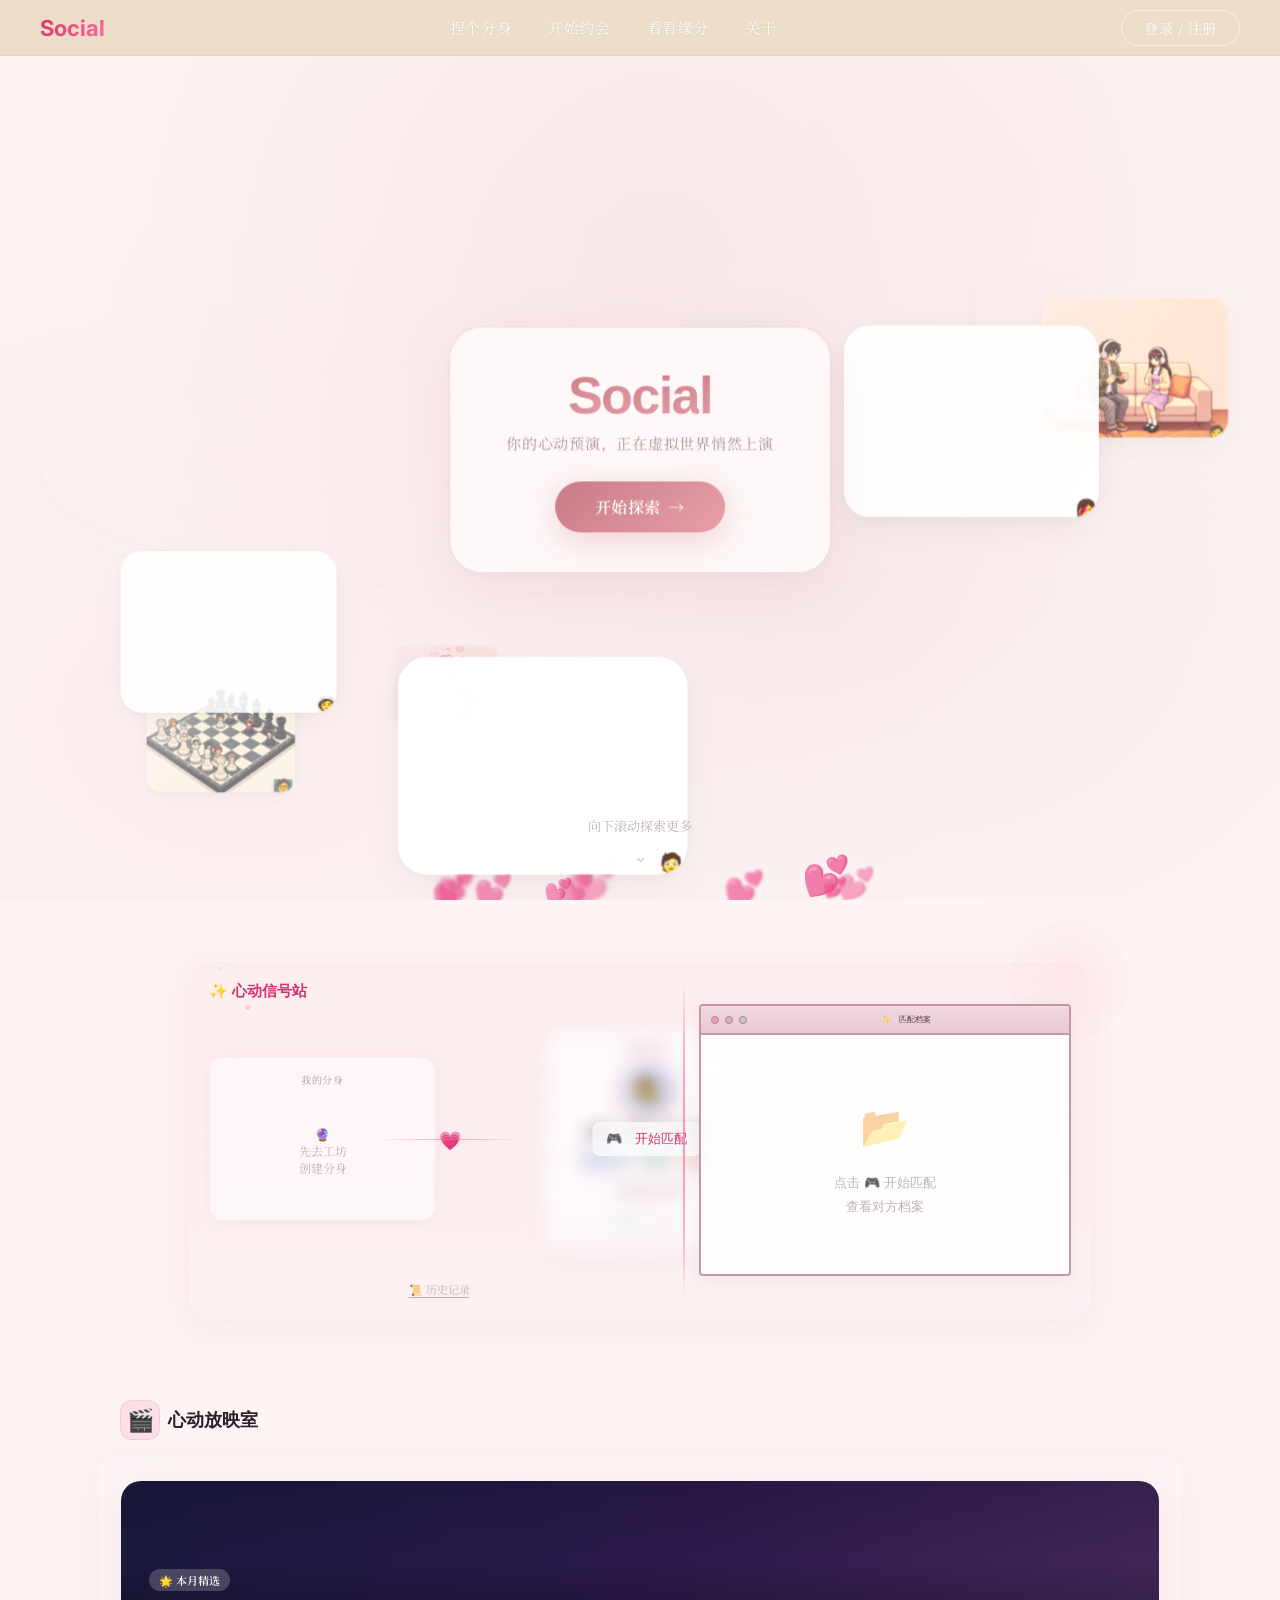
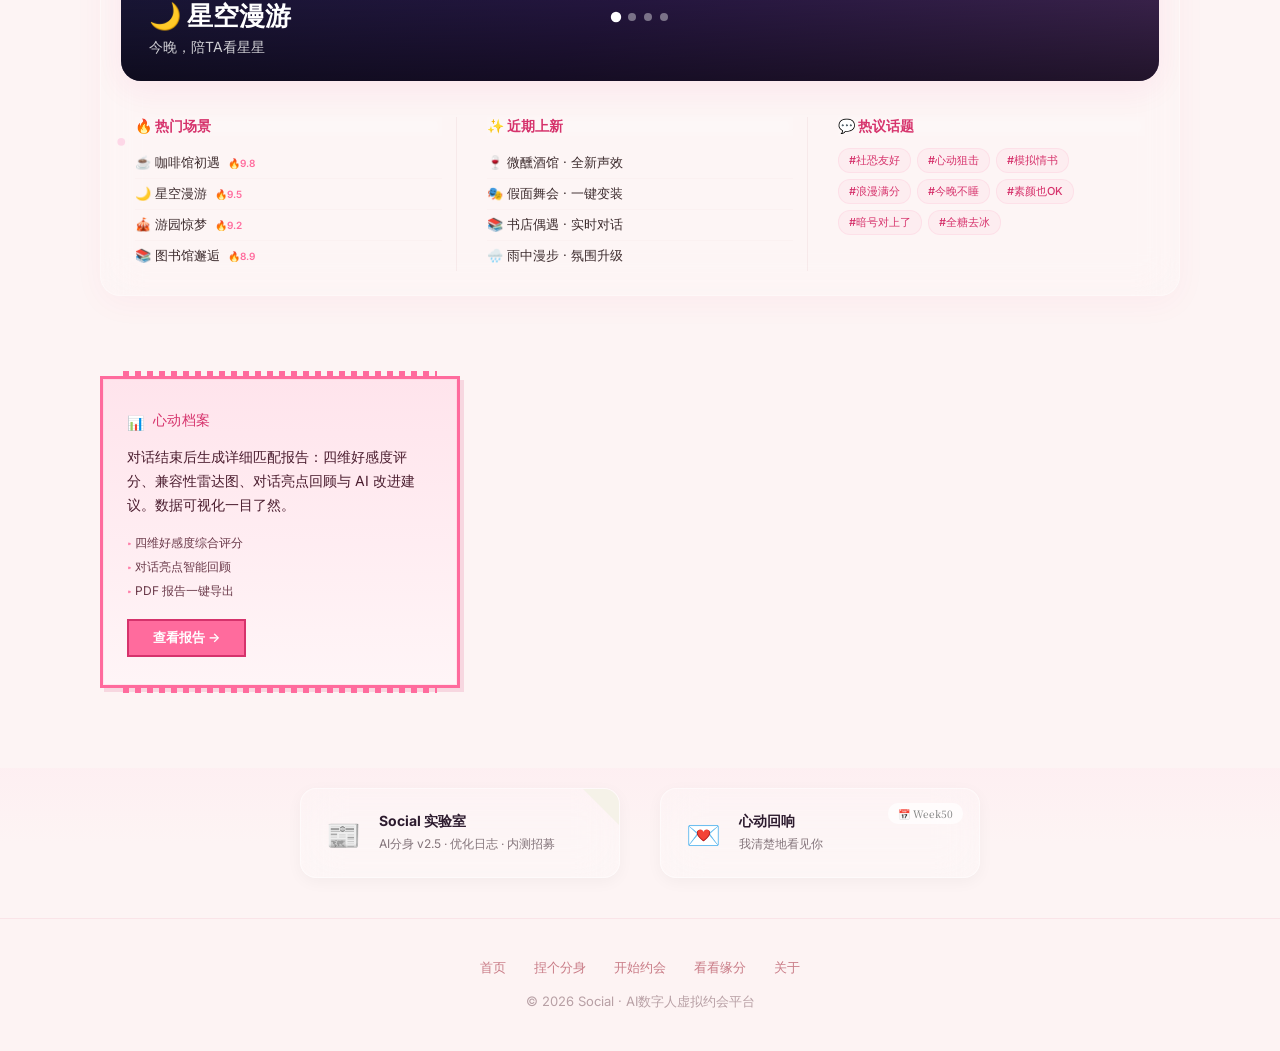
==== Social/frontend/index.html @ ffceec70 "Inital commit" ====
<!DOCTYPE html>
<html lang="zh-CN">
<head>
    <meta charset="UTF-8">
    <meta name="viewport" content="width=device-width, initial-scale=1.0">
    <title>Social - 虚拟AI相亲系统</title>
    <script src="https://cdn.tailwindcss.com"></script>
    <link href="https://fonts.googleapis.com/css2?family=Press+Start+2P&family=Inter:wght@300;400;500;600;700&family=Noto+Serif+SC:wght@300;400;500;700&display=swap" rel="stylesheet">
<link rel="stylesheet" href="https://cdn.jsdelivr.net/npm/font-awesome@4.7.0/css/font-awesome.min.css">
    <style>
        :root {
            --bg: #fdf4f4;
            --rose: #d9b2b5;
            --rose-light: #ecd5d7;
            --rose-deep: #c49da1;
            --text: #3d2c2e;
            --accent: #c97c87;
            --accent2: #e8a0a8;
            --accent3: #f0c4cc;
            --nav-bg: #ECDDC8;
        }

        * { margin:0; padding:0; box-sizing:border-box; }

        body {
            background: var(--bg);
            font-family: -apple-system, BlinkMacSystemFont, 'Segoe UI', 'PingFang SC', 'Noto Serif SC', 'STSong', 'SimSun', serif;
            -webkit-font-smoothing: antialiased;
            overflow-x: hidden;
        }

        /* ====== 导航栏 ====== */
        .navbar {
            position: fixed; top:0; left:0; right:0; z-index:100;
            background: var(--nav-bg);
            display:flex; align-items:center; justify-content:space-between;
            padding:0 40px; height:56px;
            border-bottom:1px solid rgba(0,0,0,0.04);
            backdrop-filter:blur(8px);
        }
        .nav-left, .nav-center, .nav-right {
            display:flex; align-items:center;
        }
        .nav-left { gap:10px; }
        .nav-logo {
            font-size:22px; font-weight:700;
            background:linear-gradient(135deg,#D6336C,#FF6B9D);
            -webkit-background-clip:text; -webkit-text-fill-color:transparent;
            background-clip:text; text-decoration:none;
            font-family:'Inter',-apple-system,sans-serif;
        }
        .nav-logo-img {
            height:32px; width:auto;
            object-fit:contain;
            mix-blend-mode:multiply;
            animation:logoReveal 0.8s ease both;
        }
        .nav-logo-text {
            font-size:20px; font-weight:700;
            background:linear-gradient(135deg,#c97c87,#e8a0a8);
            -webkit-background-clip:text; -webkit-text-fill-color:transparent;
            background-clip:text;
            font-family:-apple-system, BlinkMacSystemFont, 'PingFang SC', sans-serif;
            display:inline-block;
        }
        .logo-text.typewriter {
            overflow:visible;
            border-right:none;
        }
        .logo-text.typewriter .char {
            display:inline-block; opacity:0;
            animation:charIn 0.3s ease forwards;
            font-size:inherit;
            line-height:inherit;
        }
        @keyframes charIn {
            from { opacity:0; transform:translateY(8px); filter:blur(4px); }
            to { opacity:1; transform:translateY(0); filter:blur(0); }
        }
        @keyframes logoReveal {
            from { opacity:0; transform:scale(0.8); }
            to { opacity:1; transform:scale(1); }
        }

        .nav-center { gap:36px; }
        .nav-link {
            color:#fff; text-decoration:none; font-size:15px;
            font-family:'Noto Serif SC', 'STSong', 'SimSun', serif;
            font-weight:300; letter-spacing:0.04em;
            transition:opacity 0.2s; position:relative;
            text-shadow:0 1px 2px rgba(0,0,0,0.08);
        }
        .nav-link:hover { opacity:0.8; }
        .nav-link::after {
            content:''; position:absolute; bottom:-4px; left:50%; transform:translateX(-50%);
            width:0; height:1.5px; background:#fff;
            transition:width 0.3s ease;
        }
        .nav-link:hover::after { width:100%; }

        .nav-auth {
            padding:7px 22px; border-radius:20px;
            border:1.5px solid rgba(255,255,255,0.6);
            color:#fff; font-size:14px; cursor:pointer;
            background:transparent;
            font-family:'Noto Serif SC','STSong','SimSun',serif;
            font-weight:300; letter-spacing:0.04em;
            transition:all 0.25s ease;
        }
        .nav-auth:hover {
            background:rgba(255,255,255,0.15);
            border-color:#fff;
        }

        /* ====== Hero 区域（全屏） ====== */
        .hero {
            position:relative;
            width:100%; height:100vh;
            overflow:hidden;
            background:
                radial-gradient(ellipse at 50% 30%, rgba(201,124,135,0.10) 0%, transparent 60%),
                radial-gradient(ellipse at 20% 80%, rgba(232,168,176,0.08) 0%, transparent 50%),
                radial-gradient(ellipse at 80% 20%, rgba(240,196,204,0.08) 0%, transparent 50%),
                radial-gradient(ellipse at 70% 70%, rgba(217,178,181,0.12) 0%, transparent 40%);
            background-color:#fdf4f4;
        }

        /* 爱心光波粒子 */
        .ambient-particles {
            position:absolute; inset:0; z-index:0; pointer-events:none;
        }
        .particle {
            position:absolute; border-radius:50%;
            background:var(--accent); opacity:0;
            animation:floatUp 6s infinite;
        }
        .heart-particle {
            position:absolute; opacity:0; pointer-events:none;
            animation:heartFloat 5s infinite; filter:blur(1px);
        }
        @keyframes floatUp {
            0%{transform:translateY(0) scale(0);opacity:0;}
            20%{opacity:0.6;} 80%{opacity:0.1;}
            100%{transform:translateY(-100vh) scale(1.5);opacity:0;}
        }
        @keyframes heartFloat {
            0%{transform:translateY(0) scale(0.3) rotate(0deg);opacity:0;}
            15%{opacity:0.7;}
            50%{opacity:0.5;transform:translateY(-40vh) scale(1.2) rotate(15deg);}
            85%{opacity:0.15;}
            100%{transform:translateY(-85vh) scale(0.6) rotate(-10deg);opacity:0;}
        }

        /* 3D轨道舞台 */
        .orbit-stage {
            position:absolute;
            top:50%; left:45%;
            transform:translate(-50%,-50%);
            width:1100px; height:800px;
            perspective:1000px;
            perspective-origin:50% 50%;
            z-index:1; pointer-events:none;
        }
        .orbit-ring {
            position:absolute; top:50%; left:50%;
            transform-style:preserve-3d;
            width:0; height:0;
        }
        .orbit-decor {
            position:absolute; top:50%; left:50%;
            transform:translate(-50%,-50%) rotateX(65deg);
            width:1040px; height:520px;
            border:1px dashed rgba(201,124,135,0.10);
            border-radius:50%; z-index:0; pointer-events:none;
        }
        .orbit-decor-2 {
            width:1100px; height:550px;
            border-color:rgba(232,168,176,0.08);
            animation:decorPulse 8s ease-in-out infinite;
        }
        @keyframes decorPulse {
            0%,100%{border-color:rgba(232,168,176,0.06);}
            50%{border-color:rgba(232,168,176,0.14);}
        }

        /* 场景卡片 */
        .scene-card {
            position:absolute; width:180px; height:135px;
            border-radius:18px; overflow:hidden; background:#fff;
            box-shadow:0 8px 32px rgba(0,0,0,0.06),0 2px 8px rgba(0,0,0,0.04);
            transition:all 0.4s cubic-bezier(0.25,0.46,0.45,0.94);
            cursor:default; pointer-events:auto;
            backface-visibility:hidden; will-change:transform;
        }
        .scene-card img { width:100%; height:100%; object-fit:cover; display:block; }
        .scene-card:hover {
            box-shadow:0 20px 60px rgba(201,124,135,0.20),0 4px 16px rgba(0,0,0,0.06);
        }
        .scene-card::after {
            content:''; position:absolute; inset:0;
            background:linear-gradient(135deg,rgba(255,255,255,0.3) 0%,transparent 60%);
            border-radius:18px; pointer-events:none;
        }
        .mini-figure {
            position:absolute; pointer-events:none;
            filter:drop-shadow(0 2px 3px rgba(0,0,0,0.15));
            animation:figureBounce 2s ease-in-out infinite; z-index:2;
        }
        @keyframes figureBounce {
            0%,100%{transform:translateY(0);}
            50%{transform:translateY(-4px);}
        }

        /* 中心入口 */
        .center-hub {
            position:absolute; top:50%; left:50%;
            transform:translate(-50%,-50%);
            z-index:10; text-align:center; pointer-events:auto;
        }
        .center-hub-inner {
            background:rgba(255,250,250,0.88);
            backdrop-filter:blur(28px);
            -webkit-backdrop-filter:blur(28px);
            border-radius:32px; padding:40px 56px;
            box-shadow:0 0 0 1px rgba(201,124,135,0.10),
                       0 16px 64px rgba(201,124,135,0.12),
                       0 4px 16px rgba(0,0,0,0.03);
        }
        .logo-text {
            font-size:52px; font-weight:800; letter-spacing:-0.03em;
            background:linear-gradient(135deg,#c97c87 0%,#e8a0a8 35%,#d4a0a8 70%,#f0c4cc 100%);
            -webkit-background-clip:text; -webkit-text-fill-color:transparent;
            background-clip:text; line-height:1.1;
            font-family:-apple-system,BlinkMacSystemFont,'PingFang SC',sans-serif;
        }
        .tagline {
            font-size:15px; color:#a89497; margin-top:8px;
            font-weight:400; letter-spacing:0.05em;
            font-family:'Noto Serif SC','STSong','SimSun',serif;
        }
        .enter-btn {
            display:inline-flex; align-items:center; gap:8px;
            margin-top:28px; padding:14px 40px; border-radius:50px;
            background:linear-gradient(135deg,#c97c87,#e8a0a8);
            color:#fff; font-size:16px; font-weight:600;
            letter-spacing:0.02em; border:none; cursor:pointer;
            box-shadow:0 8px 32px rgba(201,124,135,0.30);
            transition:all 0.3s ease; text-decoration:none;
        }
        .enter-btn:hover {
            transform:translateY(-2px);
            box-shadow:0 16px 48px rgba(201,124,135,0.40);
        }
        .enter-btn .arrow { transition:transform 0.3s ease; }
        .enter-btn:hover .arrow { transform:translateX(4px); }

        /* 向下滚动提示 */
        .scroll-hint {
            position:absolute; bottom:32px; left:50%;
            transform:translateX(-50%);
            z-index:10; text-align:center;
            color:#c4aeb0; font-size:13px;
            animation:scrollBounce 2s ease-in-out infinite;
            pointer-events:none;
        }
        .scroll-hint .arrow-down {
            display:block; font-size:20px; margin-top:4px;
        }
        @keyframes scrollBounce {
            0%,100%{transform:translateX(-50%) translateY(0);opacity:0.5;}
            50%{transform:translateX(-50%) translateY(8px);opacity:1;}
        }

        /* ====== 下方内容区 ====== */
        .content-section {
            position:relative; z-index:2;
            background:var(--bg);
            padding:60px 0 0;
        }

        /* 主模块区容器 */
        .main-modules {
            max-width:1200px; margin:0 auto; padding:0 60px;
            position:relative;
        }

        /* 像素风主模块 */
        .pixel-card {
            width:360px; min-height:280px;
            background:linear-gradient(180deg, #FFE4EC 0%, #FFF5F7 100%);
            border:3px solid #FF6B9D;
            border-radius:0;
            padding:28px 24px;
            position:relative;
            transition:transform 0.2s ease;
            box-shadow:
                4px 4px 0px rgba(214,51,108,0.15),
                inset 0 0 0 1px rgba(255,107,157,0.1);
        }
        .pixel-card:hover { transform:translate(-2px, -2px); }

        /* 像素锯齿边框装饰 */
        .pixel-card::before {
            content:'';
            position:absolute; top:-8px; left:20px;
            width:calc(100% - 40px); height:8px;
            background:repeating-linear-gradient(90deg,
                #FF6B9D 0px, #FF6B9D 6px,
                transparent 6px, transparent 12px);
        }
        .pixel-card::after {
            content:'';
            position:absolute; bottom:-8px; left:20px;
            width:calc(100% - 40px); height:8px;
            background:repeating-linear-gradient(90deg,
                #FF6B9D 0px, #FF6B9D 6px,
                transparent 6px, transparent 12px);
        }

        .pixel-card-title {
            font-family:'Press Start 2P', cursive, monospace;
            font-size:14px; color:#D6336C;
            letter-spacing:0.02em; line-height:1.6;
            margin-bottom:16px;
            position:relative;
            display:flex; align-items:center; gap:10px;
        }
        .pixel-icon {
            display:inline-block; width:16px; height:16px;
            image-rendering:pixelated;
        }
        .pixel-card-desc {
            font-family:'Inter','SF Pro Display',-apple-system,sans-serif;
            font-size:14px; color:#4A1C2E; line-height:1.7;
        }
        .pixel-card-features {
            list-style:none; margin-top:14px;
            font-family:'Inter','SF Pro Display',-apple-system,sans-serif;
            font-size:12px; color:#6B3A4A; line-height:2;
        }
        .pixel-card-features li::before {
            content:'▸ '; color:#FF6B9D; font-size:10px;
        }
        .pixel-btn {
            display:inline-block; margin-top:16px;
            padding:8px 24px;
            background:#FF6B9D; color:#fff;
            border:2px solid #D6336C;
            font-family:'Inter',-apple-system,sans-serif;
            font-size:13px; font-weight:600;
            cursor:pointer; text-decoration:none;
            transition:background 0.2s;
            border-radius:0;
        }
        .pixel-btn:hover { background:#FF8FB3; }

        /* 像素爱心装饰 */
        .pixel-heart {
            position:absolute; width:16px; height:16px;
            image-rendering:pixelated;
        }

        /* ===== 放映室（心动试炼场） ===== */
        .screening-room {
            display:flex; gap:16px; width:100%;
            background:rgba(255,255,255,0.15);
            backdrop-filter:blur(20px);
            -webkit-backdrop-filter:blur(20px);
            border:1px solid rgba(255,255,255,0.3);
            border-radius:20px;
            padding:24px 20px;
            box-shadow:0 8px 32px rgba(233,30,99,0.04);
            position:relative; overflow:hidden;
            flex-wrap:wrap;
        }
        .sr-canvas {
            position:absolute; inset:0; z-index:0;
            pointer-events:none;
        }
        .sr-column {
            flex:1; min-width:0;
            padding:0 14px; position:relative; z-index:1;
            border-right:1px solid rgba(201,124,135,0.1);
        }
        .sr-column:last-child { border-right:none; }
        .sr-col-title {
            font-family:'Inter',-apple-system,sans-serif;
            font-size:14px; font-weight:700; color:#D6336C;
            margin-bottom:12px; display:flex; align-items:center; gap:6px;
            backdrop-filter:blur(4px);
            -webkit-backdrop-filter:blur(4px);
        }

        /* 放映室大标题 */
        .sr-main-title {
            font-family:'Inter',-apple-system,sans-serif;
            font-size:18px; font-weight:700; color:#2D1B2E;
            margin-bottom:16px; display:flex; align-items:center; gap:8px;
        }
        .sr-main-icon {
            width:40px; height:40px; border-radius:12px;
            display:flex; align-items:center; justify-content:center;
            font-size:22px;
            background:linear-gradient(135deg, rgba(255,107,157,0.15), rgba(214,51,108,0.1));
            border:1px solid rgba(255,107,157,0.2);
        }

        /* 本月精选大卡 */
        .sr-featured {
            width:100%; height:200px; border-radius:20px;
            position:relative; overflow:hidden; cursor:pointer;
            margin-bottom:20px;
            box-shadow:0 8px 32px rgba(233,30,99,0.08);
            transition:transform 0.3s, box-shadow 0.3s;
        }
        .sr-featured:hover { transform:translateY(-2px); box-shadow:0 16px 40px rgba(233,30,99,0.14); }
        .sr-featured-slide {
            position:absolute; inset:0; opacity:0; transition:opacity 0.6s ease-in-out;
            background-size:cover; background-position:center;
        }
        .sr-featured-slide.active { opacity:1; }
        .sr-featured-slide::before {
            content:''; position:absolute; inset:0;
            background:linear-gradient(180deg, rgba(0,0,0,0.15) 0%, rgba(0,0,0,0.05) 40%, rgba(0,0,0,0.55) 100%);
        }

        /* 轮播箭头 */
        .sr-arrow {
            position:absolute; top:50%; transform:translateY(-50%); z-index:5;
            width:36px; height:36px; border-radius:50%;
            background:rgba(255,255,255,0.3); backdrop-filter:blur(6px);
            -webkit-backdrop-filter:blur(6px);
            border:1px solid rgba(255,255,255,0.5);
            display:flex; align-items:center; justify-content:center;
            cursor:pointer; font-size:14px; color:#fff;
            transition:all 0.2s; opacity:0; pointer-events:none;
        }
        .sr-featured:hover .sr-arrow { opacity:1; pointer-events:auto; }
        .sr-arrow:hover { background:rgba(255,255,255,0.5); }
        .sr-arrow.left { left:12px; }
        .sr-arrow.right { right:12px; }

        /* 轮播指示点 */
        .sr-dots {
            position:absolute; bottom:60px; left:50%; transform:translateX(-50%);
            display:flex; gap:8px; z-index:5;
        }
        .sr-dot {
            width:8px; height:8px; border-radius:50%;
            background:rgba(255,255,255,0.4); cursor:pointer;
            transition:all 0.3s;
        }
        .sr-dot.active { background:#fff; transform:scale(1.3); }
        /* 星星点缀 */
        .sr-stars {
            position:absolute; inset:0; pointer-events:none;
        }
        .sr-star {
            position:absolute; border-radius:50%; background:#fff;
            animation:starTwinkle 2s ease-in-out infinite;
        }
        @keyframes starTwinkle {
            0%,100%{opacity:0.3; transform:scale(1);}
            50%{opacity:1; transform:scale(1.5);}
        }
        .sr-featured-content {
            position:absolute; bottom:0; left:0; right:0;
            padding:24px 28px; z-index:2;
        }
        .sr-featured-tag {
            display:inline-block; padding:3px 10px; border-radius:12px;
            background:rgba(255,255,255,0.2); color:#fff;
            font-size:11px; font-weight:600; backdrop-filter:blur(4px);
            margin-bottom:8px;
        }
        .sr-featured-title {
            font-size:26px; font-weight:700; color:#fff;
            font-family:'Inter','PingFang SC',sans-serif;
        }
        .sr-featured-sub {
            font-size:14px; color:rgba(255,255,255,0.8); margin-top:4px;
            font-family:'Inter','PingFang SC',sans-serif;
        }
        .sr-item {
            font-size:13px; color:var(--text); padding:6px 0;
            border-bottom:1px solid rgba(201,124,135,0.04); cursor:pointer;
            transition:color 0.2s; font-family:'Inter',-apple-system,sans-serif;
        }
        .sr-item:last-child { border-bottom:none; }
        .sr-item:hover { color:#D6336C; }
        .sr-item .hot { font-size:10px; color:#FF6B9D; margin-left:4px; font-weight:600; }
        .sr-tag-cloud { display:flex; flex-wrap:wrap; gap:6px; }
        .sr-tag {
            padding:4px 10px; border-radius:12px;
            font-size:11px; font-weight:500;
            background:rgba(255,107,157,0.06);
            border:1px solid rgba(255,107,157,0.1);
            color:#D6336C; cursor:pointer;
            transition:all 0.2s; font-family:'Inter',-apple-system,sans-serif;
        }
        .sr-tag:hover { background:rgba(255,107,157,0.12); border-color:#FF6B9D; }

        /* Z字形布局 */
        .z-row {
            display:flex; align-items:flex-start;
            margin-bottom:80px;
        }
        .z-row.row-1 { justify-content:center; }
        .z-row.row-2 { justify-content:center; }
        .z-row.row-3 { justify-content:flex-start; }

        /* ===== 心动信号站 - 双卡布局 ===== */
        .signal-station {
            width:900px; min-height:360px;
            background:linear-gradient(180deg, rgba(255,192,203,0.12) 0%, rgba(252,228,236,0.18) 100%);
            backdrop-filter:blur(20px);
            -webkit-backdrop-filter:blur(20px);
            border:1px solid rgba(255,255,255,0.3);
            border-radius:20px;
            padding:20px 18px;
            box-shadow:0 8px 32px rgba(233,30,99,0.06);
            display:flex; flex-direction:row; align-items:stretch;
            position:relative; overflow:visible;
        }
        .signal-particles {
            position:absolute; inset:-20px; pointer-events:none; z-index:0;
            overflow:hidden; border-radius:30px;
        }

        /* 左右布局 */
        .signal-left { flex:0 0 460px; display:flex; flex-direction:column; position:relative; z-index:2; }
        .signal-beam {
            width:2px; margin:0 14px; flex-shrink:0; position:relative; z-index:2;
            background:linear-gradient(180deg,
                transparent 0%, rgba(255,107,157,0.5) 20%,
                rgba(255,107,157,0.7) 50%, rgba(255,107,157,0.5) 80%,
                transparent 100%);
            animation:beamFlow 2s ease-in-out infinite;
            border-radius:1px;
        }
        @keyframes beamFlow {
            0%,100%{opacity:0.4;}
            50%{opacity:0.9;}
        }
        .signal-right { flex:1; position:relative; z-index:2; display:flex; align-items:center; }

        /* 复古像素窗口 */
        .archive-window {
            width:100%; background:rgba(255,255,255,0.85);
            border:2px solid #c497a8;
            border-radius:4px;
            box-shadow:inset 0 0 0 2px rgba(255,255,255,0.8), 0 4px 16px rgba(0,0,0,0.05);
            overflow:hidden;
            image-rendering:pixelated;
        }
        .archive-titlebar {
            display:flex; align-items:center; gap:6px;
            padding:8px 10px;
            background:linear-gradient(180deg, #f0d8e0 0%, #e8c8d4 100%);
            border-bottom:2px solid #c497a8;
            font-family:'Press Start 2P', cursive, monospace;
            font-size:8px; color:#5a3a46;
        }
        .archive-dot {
            width:8px; height:8px; border-radius:50%;
            border:1px solid #b88090;
        }
        .archive-dot:nth-child(1){background:#e8a0b0;}
        .archive-dot:nth-child(2){background:#d4b0c0;}
        .archive-dot:nth-child(3){background:#c0c8d0;}
        .archive-title-text { flex:1; text-align:center; }
        .archive-body {
            padding:16px; min-height:200px; max-height:360px; overflow-y:auto;
            font-family:'Inter','PingFang SC',sans-serif;
        }
        .archive-idle {
            text-align:center; color:#c0b0b5; padding:40px 0;
            font-size:13px; line-height:1.8;
        }
        .archive-idle-icon { display:block; font-size:40px; margin-bottom:8px; opacity:0.5; }

        /* 档案条目 */
        .archive-section {
            margin-bottom:14px; opacity:0; transform:translateY(6px);
            animation:archiveReveal 0.4s ease forwards;
        }
        @keyframes archiveReveal {
            to { opacity:1; transform:translateY(0); }
        }
        .archive-section-title {
            font-size:10px; font-weight:700; color:#D6336C;
            text-transform:uppercase; letter-spacing:0.06em;
            margin-bottom:4px;
            font-family:'Inter',sans-serif;
        }
        .archive-section-content {
            font-size:13px; color:#3d2c2e; line-height:1.6;
        }
        /* 打字光标 */
        .type-cursor::after {
            content:'▌'; color:#D6336C; animation:cursorBlink 0.8s step-end infinite;
        }
        @keyframes cursorBlink {
            0%,100%{opacity:1;} 50%{opacity:0;}
        }
        /* 堆叠翻页 */
        .archive-flip {
            animation:archiveFlip 0.4s ease-in-out;
        }
        @keyframes archiveFlip {
            0%{transform:rotateY(0);opacity:1;}
            50%{transform:rotateY(15deg);opacity:0.5;}
            100%{transform:rotateY(0);opacity:1;}
        }
        .archive-actions {
            display:flex; gap:8px; margin-top:14px; padding-top:12px;
            border-top:1px solid rgba(201,124,135,0.1);
        }
        .archive-btn {
            padding:6px 16px; border-radius:4px; font-size:12px;
            font-weight:600; cursor:pointer; font-family:'Inter',sans-serif;
            border:2px solid #c497a8; transition:all 0.2s;
        }
        .archive-btn.skip {
            background:transparent; color:#a89497;
        }
        .archive-btn.skip:hover { background:#f5f0f1; }
        .archive-btn.like {
            background:#FF6B9D; color:#fff; border-color:#D6336C;
        }
        .archive-btn.like:hover { background:#D6336C; }
        .signal-station::before {
            content:''; position:absolute; top:-40px; right:-40px;
            width:120px; height:120px; border-radius:50%;
            background:radial-gradient(circle, rgba(255,107,157,0.06), transparent);
        }
        .signal-title {
            font-size:15px; font-weight:700; color:#D6336C;
            margin-bottom:14px; display:flex; align-items:center; gap:6px;
            font-family:'Inter',sans-serif;
        }

        /* 双卡容器 */
        .dual-cards {
            display:flex; align-items:center; gap:0;
            flex:1; position:relative;
        }
        /* 单张卡片 */
        .side-card {
            flex:1; min-width:0;
            background:rgba(255,255,255,0.55);
            backdrop-filter:blur(10px);
            -webkit-backdrop-filter:blur(10px);
            border-radius:14px;
            padding:14px 10px;
            box-shadow:0 0 15px rgba(255,100,150,0.06), 0 4px 14px rgba(0,0,0,0.03);
            text-align:center;
            display:flex; flex-direction:column;
            align-items:center;
            position:relative;
            transition:all 0.3s ease;
            animation:cardBreath 4s ease-in-out infinite;
            border:1px solid rgba(255,100,150,0.1);
        }
        .card-stack-layer:nth-child(2) { animation-delay:0.5s; }
        .card-stack-layer:nth-child(3) { animation-delay:1s; }
        @keyframes cardBreath {
            0%,100%{transform:translateY(0);}
            50%{transform:translateY(-3px);}
        }
        .side-card.match-card {
            transition:all 0.4s cubic-bezier(0.25,0.46,0.45,0.94);
        }
        .side-card.card-stack-layer.swiping-left {
            transform:translateX(60px) rotate(-6deg); opacity:0;
        }

        /* 左卡：我的分身 */
        .sc-label {
            font-size:10px; font-weight:600; color:#c0b0b5;
            text-transform:uppercase; letter-spacing:0.06em;
            margin-bottom:8px;
        }
        .sc-avatar {
            width:52px; height:52px; border-radius:50%;
            margin:0 auto 8px;
            display:flex; align-items:center; justify-content:center;
            font-size:24px;
            background:linear-gradient(135deg,#FFE4EC,#FF6B9D);
            overflow:hidden; position:relative; z-index:2;
            box-shadow:0 0 0 4px rgba(255,107,157,0.15), 0 0 20px rgba(255,107,157,0.1);
        }
        /* 全息光环 */
        .sc-avatar::before {
            content:''; position:absolute; inset:-6px; border-radius:50%;
            border:2px solid rgba(255,107,157,0.25);
            border-top-color:rgba(255,107,157,0.5);
            animation:hologramSpin 3s linear infinite;
            z-index:-1;
        }
        @keyframes hologramSpin {
            from{transform:rotate(0deg);}
            to{transform:rotate(360deg);}
        }
        .sc-avatar img { width:100%; height:100%; object-fit:cover; }
        .sc-avatar.pixelated img { image-rendering:pixelated; }
        .sc-name-row {
            font-size:12px; font-weight:600; color:#2D1B2E;
            margin-bottom:8px;
        }
        /* 灵魂标签 */
        .sc-tags {
            display:flex; flex-wrap:wrap; gap:4px; justify-content:center;
            margin-bottom:8px;
        }
        .sc-tag {
            padding:3px 8px; border-radius:4px;
            font-size:10px; font-weight:500;
            border:1px solid rgba(255,107,157,0.15);
            position:relative;
        }
        .sc-tag::after {
            content:''; position:absolute; bottom:0; left:20%; right:20%;
            height:1px;
            background:linear-gradient(90deg, transparent, rgba(255,107,157,0.3), transparent);
        }
        .sc-tag.pink { background:rgba(255,107,157,0.08); color:#D6336C; }
        .sc-tag.purple { background:rgba(180,140,220,0.1); color:#8b6bb0; }
        .sc-tag.blue { background:rgba(130,170,227,0.1); color:#5b8cc9; }
        .sc-tag.mint { background:rgba(130,210,180,0.1); color:#5b9e82; }
        .sc-tag.peach { background:rgba(255,180,150,0.1); color:#c97c6b; }
        .sc-declaration {
            font-size:11px; color:#c97c87; font-style:italic;
            margin-top:4px; max-width:100%; overflow:hidden;
            text-overflow:ellipsis; white-space:nowrap;
        }
        .sc-edit-btn {
            margin-top:8px; padding:4px 12px; border-radius:14px;
            border:1px dashed rgba(201,124,135,0.2); background:transparent;
            color:#c0aeb0; font-size:10px; cursor:pointer;
            font-family:inherit; transition:all 0.2s;
        }
        .sc-edit-btn:hover { border-color:#D6336C; color:#D6336C; }

        /* 右卡：匹配对象 */
        .sc-bio { font-size:11px; color:#a89497; font-style:italic; margin-bottom:8px; }

        /* 中间爱心连接器 */
        .dual-heart {
            flex-shrink:0; width:28px; text-align:center;
            font-size:18px; z-index:5;
            filter:drop-shadow(0 0 6px rgba(255,107,157,0.2));
            animation:dualHeartFloat 2s ease-in-out infinite;
            position:relative;
        }
        /* 流动光带 */
        .dual-heart::before {
            content:''; position:absolute; top:50%; left:-60px; right:-60px;
            height:1px;
            background:linear-gradient(90deg,
                transparent 0%, rgba(255,107,157,0.4) 30%,
                rgba(255,107,157,0.6) 50%,
                rgba(255,107,157,0.4) 70%, transparent 100%);
            animation:flowBeam 2s ease-in-out infinite;
        }
        .dual-heart.pulse::before { animation:flowBeamPulse 0.6s ease-in-out 3; }
        @keyframes flowBeam {
            0%,100%{opacity:0.3;transform:translateY(-50%) scaleX(0.8);}
            50%{opacity:0.7;transform:translateY(-50%) scaleX(1);}
        }
        @keyframes flowBeamPulse {
            0%,100%{opacity:0.3;transform:translateY(-50%) scaleX(0.8);}
            50%{opacity:1;transform:translateY(-50%) scaleX(1.2);}
        }

        /* 开始匹配像素文字（覆盖在卡片上） */
        .start-match-text {
            font-family:'Press Start 2P', cursive, monospace;
            font-size:13px; color:#D6336C; cursor:pointer;
            text-align:center; z-index:20; position:absolute;
            top:50%; left:50%; transform:translate(-50%,-50%);
            animation:startBlink 1.5s ease-in-out infinite;
            transition:all 0.2s; pointer-events:auto;
            background:rgba(255,255,255,0.7); padding:8px 14px;
            border-radius:8px; white-space:nowrap;
        }
        .start-match-text:hover {
            color:#FF6B9D;
            text-shadow:0 0 8px rgba(255,107,157,0.3);
        }
        @keyframes startBlink {
            0%,100%{opacity:0.6;}
            50%{opacity:1;}
        }
        .start-match-text.matched { display:none; }

        /* 匹配卡片初始状态：右移+模糊 */
        .card-stack {
            position:relative; flex:1; min-width:0;
            transition:transform 0.9s cubic-bezier(0.25,0.46,0.45,0.94);
        }
        .card-stack.blurred {
            transform:translateX(80px);
        }
        .card-stack.blurred .card-stack-layer:nth-child(1) {
            filter:blur(8px);
            pointer-events:none;
        }
        .card-stack.blurred .card-stack-layer:nth-child(2),
        .card-stack.blurred .card-stack-layer:nth-child(3) {
            filter:blur(10px);
            pointer-events:none;
        }
        .card-stack.revealing {
            transform:translateX(0);
        }
        .card-stack.revealing .card-stack-layer {
            filter:blur(0);
            transition:filter 0.9s cubic-bezier(0.25,0.46,0.45,0.94);
        }
        @keyframes dualHeartFloat {
            0%,100%{transform:translateY(0) scale(1);}
            50%{transform:translateY(-4px) scale(1.15);}
        }

        /* 匹配操作 */
        .sc-actions {
            display:flex; gap:8px; margin-top:8px; justify-content:center;
        }
        .sc-act-btn {
            width:32px; height:32px; border-radius:50%;
            border:none; cursor:pointer; font-size:13px;
            display:flex; align-items:center; justify-content:center;
            transition:all 0.2s; background:#fff;
            box-shadow:0 2px 8px rgba(0,0,0,0.06);
        }
        .sc-act-btn.like { color:#FF6B9D; border:1px solid rgba(255,107,157,0.2); }
        .sc-act-btn.like:hover { background:#FF6B9D; color:#fff; transform:scale(1.15); }
        .sc-act-btn.nope { color:#999; border:1px solid rgba(0,0,0,0.08); }
        .sc-act-btn.nope:hover { background:#666; color:#fff; transform:scale(1.15); }

        /* 卡片堆叠效果 */
        .card-stack { position:relative; flex:1; min-width:0; }
        .card-stack-layer {
            position:absolute; top:0; left:0; right:0;
            border-radius:14px;
            transition:all 0.4s cubic-bezier(0.25,0.46,0.45,0.94);
        }
        .card-stack-layer:nth-child(1) { z-index:10; position:relative; }
        .card-stack-layer:nth-child(2) { z-index:9; transform:translateY(10px) scale(0.96); opacity:0.6; }
        .card-stack-layer:nth-child(3) { z-index:8; transform:translateY(20px) scale(0.92); opacity:0.3; }

        .mp-history-btn { margin-top:14px; text-align:center; }
        .mp-history-link {
            font-size:11px; color:#c4aeb0; cursor:pointer;
            background:none; border:none; font-family:inherit;
            text-decoration:underline; text-underline-offset:3px;
        }
        .mp-history-link:hover { color:#D6336C; }

        /* 空态 */
        .sc-empty { color:#c4aeb0; font-size:12px; padding:30px 0; }

        /* 匹配成功overlay */
        .match-overlay {
            position:fixed; inset:0; z-index:200;
            background:rgba(253,244,244,0.92);
            backdrop-filter:blur(8px);
            display:flex; align-items:center; justify-content:center;
            opacity:0; pointer-events:none; transition:opacity 0.4s;
        }
        .match-overlay.active { opacity:1; pointer-events:auto; }
        .match-overlay canvas {
            position:absolute; inset:0; z-index:0;
        }
        .match-overlay-content { text-align:center; position:relative; z-index:1; }
        .match-overlay-emoji { font-size:80px; animation:matchPop 0.5s cubic-bezier(0.68,-0.55,0.27,1.55); }
        @keyframes matchPop {
            0%{transform:scale(0) rotate(-30deg);}
            60%{transform:scale(1.2) rotate(5deg);}
            100%{transform:scale(1) rotate(0);}
        }
        .match-overlay-text { font-size:24px; font-weight:700; color:#D6336C; margin:12px 0; }
        .match-overlay-sub { font-size:14px; color:#a89497; margin-bottom:18px; }
        .match-overlay-btn {
            padding:12px 32px; border-radius:25px;
            background:linear-gradient(135deg,#FF6B9D,#D6336C);
            color:#fff; font-size:15px; font-weight:600;
            border:none; cursor:pointer;
            box-shadow:0 4px 16px rgba(255,107,157,0.3);
        }
        .match-overlay-btn:hover { transform:translateY(-2px); }

        /* 匹配加载 */
        .match-loading { text-align:center; }
        .match-loading-hearts { font-size:50px; animation:heartLoad 1.2s ease-in-out infinite; }
        @keyframes heartLoad { 0%{transform:scale(0.6);opacity:0.4;} 50%{transform:scale(1.2);opacity:1;} 100%{transform:scale(0.6);opacity:0.4;} }
        .match-loading-text { font-size:16px; color:#D6336C; margin-top:10px; font-weight:600; }

        /* 登录模态框 */
        .login-modal {
            background:rgba(255,255,255,0.92);
            backdrop-filter:blur(24px);
            -webkit-backdrop-filter:blur(24px);
            border:1px solid rgba(255,255,255,0.5);
            border-radius:20px; width:min(400px,90vw);
            padding:32px 28px;
            box-shadow:0 16px 48px rgba(201,124,135,0.12);
        }
        .login-tabs { display:flex; gap:0; margin-bottom:24px; border-bottom:1px solid var(--border); }
        .login-tab {
            flex:1; padding:10px 0; text-align:center;
            font-size:14px; font-weight:600; cursor:pointer;
            color:#c0b0b5; border-bottom:2px solid transparent;
            transition:all 0.2s; background:none; border-top:none; border-left:none; border-right:none;
            font-family:inherit;
        }
        .login-tab.active { color:#D6336C; border-bottom-color:#D6336C; }
        .login-input {
            width:100%; padding:12px 16px; border:1px solid var(--border);
            border-radius:12px; font-size:14px; font-family:inherit; outline:none;
            margin-bottom:12px; transition:border-color 0.2s;
        }
        .login-input:focus { border-color:#FF6B9D; }
        .login-code-row { display:flex; gap:10px; }
        .login-code-row .login-input { flex:1; }
        .login-code-btn {
            padding:12px 16px; border-radius:12px; border:1.5px solid #D6336C;
            background:transparent; color:#D6336C; font-size:13px; font-weight:500;
            cursor:pointer; white-space:nowrap; font-family:inherit;
        }
        .login-code-btn:hover { background:#FFF5F7; }
        .login-submit {
            width:100%; padding:12px; border-radius:25px; border:none;
            background:linear-gradient(135deg,#FF6B9D,#D6336C);
            color:#fff; font-size:15px; font-weight:600; cursor:pointer;
            margin-top:16px; font-family:inherit;
        }
        .login-submit:hover { transform:translateY(-1px); box-shadow:0 4px 12px rgba(255,107,157,0.3); }

        @media (max-width:768px) {
            .signal-station { width:100%; max-width:380px; flex-direction:column; }
            .signal-beam { width:100%; height:2px; margin:8px 0; }
            .signal-right { width:100%; }
            .dual-cards { flex-direction:column; gap:8px; }
            .dual-heart { transform:rotate(90deg); }
            .screening-room { flex-direction:column; gap:14px; }
            .sr-column { border-right:none; border-bottom:1px solid rgba(201,124,135,0.08); padding:0 0 14px 0; }
            .sr-column:last-child { border-bottom:none; padding-bottom:0; }
        }

        /* ====== 次模块区（毛玻璃） ====== */
        .sub-modules-wrap {
            margin-top:0; padding:20px 40px 40px;
            background:linear-gradient(180deg,
                rgba(255,228,236,0.3) 0%,
                rgba(253,244,244,0.8) 50%,
                rgba(253,244,244,1) 100%);
        }
        .sub-modules {
            max-width:1100px; margin:0 auto;
            display:flex; justify-content:center; gap:40px;
            flex-wrap:wrap;
        }
        .glass-card {
            width:300px; min-height:160px;
            background:rgba(255,255,255,0.2);
            backdrop-filter:blur(20px);
            -webkit-backdrop-filter:blur(20px);
            border:1px solid rgba(255,255,255,0.5);
            border-radius:20px;
            padding:28px 24px;
            box-shadow:0 8px 32px rgba(0,0,0,0.06);
            transition:transform 0.3s ease, box-shadow 0.3s ease;
            position:relative; overflow:hidden;
        }
        .glass-card:hover {
            transform:translateY(-4px);
            box-shadow:0 16px 48px rgba(0,0,0,0.10);
        }
        /* 毛玻璃内部微光 */
        .glass-card::before {
            content:''; position:absolute; top:-30px; right:-30px;
            width:80px; height:80px; border-radius:50%;
            background:rgba(255,107,157,0.10);
            pointer-events:none;
        }
        .glass-card-title {
            font-family:'Inter','SF Pro Display',-apple-system,sans-serif;
            font-size:16px; font-weight:600; color:#2D1B2E;
            margin-bottom:10px;
            display:flex; align-items:center; gap:8px;
            position:relative; z-index:1;
        }
        .glass-card-desc {
            font-family:'Inter',-apple-system,sans-serif;
            font-size:13px; color:rgba(50,30,40,0.7);
            line-height:1.6; position:relative; z-index:1;
        }
        /* ===== 弹窗 overlay ===== */
        .popup-overlay {
            position:fixed; inset:0; z-index:300;
            background:rgba(0,0,0,0.45);
            display:flex; align-items:center; justify-content:center;
            opacity:0; pointer-events:none; transition:opacity 0.35s;
        }
        .popup-overlay.active { opacity:1; pointer-events:auto; }
        .popup-close {
            position:absolute; top:16px; right:20px;
            background:none; border:none; font-size:22px; cursor:pointer;
            color:#888; z-index:10; transition:color 0.2s;
        }
        .popup-close:hover { color:#333; }

        /* ===== 报纸弹窗 ===== */
        .newspaper-popup {
            width:min(720px,92vw); max-height:85vh; overflow-y:auto;
            background:#f5f2e8; border:2px solid #333;
            box-shadow:8px 8px 0 rgba(0,0,0,0.15);
            padding:32px 28px; position:relative;
            font-family:Georgia,'Times New Roman','Noto Serif SC',serif;
            color:#222;
        }
        .np-header {
            text-align:center; border-top:3px double #333;
            border-bottom:3px double #333; padding:14px 0; margin-bottom:18px;
        }
        .np-header .np-title {
            font-size:32px; font-weight:900; letter-spacing:0.08em;
            font-family:Georgia,serif;
        }
        .np-header .np-meta {
            font-size:11px; color:#555; margin-top:4px;
            display:flex; justify-content:center; gap:20px;
        }
        .np-headline {
            font-size:20px; font-weight:900; line-height:1.4;
            margin-bottom:16px; padding-bottom:12px;
            border-bottom:1px solid #ccc;
        }
        .np-columns { display:flex; gap:24px; }
        .np-col { flex:1; }
        .np-col h4 {
            font-size:13px; font-weight:900; text-transform:uppercase;
            letter-spacing:0.05em; border-bottom:1px solid #999;
            padding-bottom:4px; margin-bottom:10px; color:#444;
        }
        .np-col ul { list-style:none; font-size:13px; line-height:2; }
        .np-col ul li::before { content:'▸ '; font-size:10px; color:#666; }
        .np-footer {
            margin-top:16px; padding:14px; border:1px solid #ccc;
            text-align:center; font-size:12px; color:#555;
        }
        .np-footer input {
            padding:8px 12px; border:1px solid #bbb; border-radius:4px;
            font-size:12px; font-family:inherit; width:200px; margin-right:8px;
            background:#fdfcf7;
        }
        .np-footer button {
            padding:8px 16px; background:#333; color:#f5f2e8;
            border:none; border-radius:4px; cursor:pointer; font-size:12px;
        }

        /* ===== 杂志弹窗 ===== */
        .magazine-popup {
            width:min(680px,92vw); max-height:85vh; overflow-y:auto;
            background:#fff; border-radius:4px;
            box-shadow:0 16px 48px rgba(0,0,0,0.15); position:relative;
        }
        .mag-hero {
            width:100%; height:200px; overflow:hidden; position:relative;
        }
        .mag-hero img { width:100%; height:100%; object-fit:cover; }
        .mag-hero-overlay {
            position:absolute; bottom:0; left:0; right:0;
            background:linear-gradient(transparent,rgba(0,0,0,0.5));
            padding:20px 24px;
        }
        .mag-hero-overlay .mag-tag {
            display:inline-block; padding:3px 10px; border-radius:2px;
            background:#fff; color:#333; font-size:10px; font-weight:700;
            text-transform:uppercase; letter-spacing:0.1em;
        }
        .mag-body { padding:24px 28px; }
        /* 杂志条目列表 */
        .mag-list { display:flex; flex-direction:column; gap:0; }
        .mag-item {
            display:flex; align-items:flex-start; gap:14px;
            padding:16px 0; border-bottom:1px solid #f5f0f1;
            cursor:pointer; transition:background 0.2s;
        }
        .mag-item:last-child { border-bottom:none; }
        .mag-item:hover { background:rgba(255,107,157,0.03); }
        .mag-item-icon {
            width:36px; height:36px; border-radius:50%;
            display:flex; align-items:center; justify-content:center;
            font-size:18px; flex-shrink:0;
            background:rgba(255,107,157,0.06);
        }
        .mag-item-info { flex:1; min-width:0; }
        .mag-item-title {
            font-size:14px; font-weight:600; color:#2D1B2E;
            margin-bottom:3px; font-family:'Inter','PingFang SC',sans-serif;
        }
        .mag-item-desc {
            font-size:12px; color:#a89497; line-height:1.5;
            overflow:hidden; text-overflow:ellipsis; white-space:nowrap;
        }
        .mag-item-arrow { color:#ccc; font-size:12px; align-self:center; }
        .mag-section-title {
            font-size:15px; font-weight:700; color:#2D1B2E;
            margin-bottom:16px; font-family:'Inter','PingFang SC',sans-serif;
        }
        .mag-title {
            font-size:24px; font-weight:700; line-height:1.3; color:#1a1a1a;
            margin-bottom:8px; font-family:'Inter','PingFang SC',sans-serif;
        }
        .mag-author {
            font-size:12px; color:#888; margin-bottom:18px;
            display:flex; align-items:center; gap:8px;
        }
        .mag-author-dot { width:4px; height:4px; border-radius:50%; background:#ccc; }
        .mag-text {
            font-size:14px; line-height:1.9; color:#333;
            font-family:'Inter','PingFang SC',sans-serif;
        }
        .mag-actions {
            display:flex; gap:12px; margin-top:20px; padding-top:16px;
            border-top:1px solid #f0f0f0;
        }
        .mag-btn {
            padding:9px 20px; border-radius:22px; font-size:13px;
            font-weight:600; cursor:pointer; font-family:inherit; transition:all 0.2s;
        }
        .mag-btn-like {
            background:#FF6B9D; color:#fff; border:none;
        }
        .mag-btn-like:hover { background:#D6336C; }
        .mag-btn-share {
            background:transparent; border:1.5px solid #ddd; color:#666;
        }
        .mag-btn-share:hover { border-color:#999; }

        /* 封面卡片 - 紧凑版 */
        .feature-card {
            width:320px; min-height:90px;
            background:rgba(255,255,255,0.2);
            backdrop-filter:blur(20px);
            -webkit-backdrop-filter:blur(20px);
            border:1px solid rgba(255,255,255,0.5);
            border-radius:16px; padding:16px 20px; cursor:pointer;
            box-shadow:0 4px 16px rgba(0,0,0,0.04);
            transition:transform 0.3s, box-shadow 0.3s;
            position:relative; overflow:hidden;
            display:flex; align-items:center; gap:14px;
        }
        .feature-card:hover { transform:translateY(-2px); box-shadow:0 8px 28px rgba(0,0,0,0.08); }
        .fc-pixel-icon {
            width:44px; height:44px; flex-shrink:0;
            display:flex; align-items:center; justify-content:center;
            font-size:28px;
            image-rendering:pixelated;
        }
        .fc-pixel-icon img { width:100%; height:100%; image-rendering:pixelated; }
        .fc-info { flex:1; min-width:0; }
        .fc-title {
            font-family:'Inter',-apple-system,sans-serif;
            font-size:14px; font-weight:700; color:#2D1B2E;
            margin-bottom:4px;
        }
        .fc-desc {
            font-family:'Inter',-apple-system,sans-serif;
            font-size:12px; color:rgba(50,30,40,0.6); line-height:1.5;
            overflow:hidden; text-overflow:ellipsis; white-space:nowrap;
        }
        /* 报纸折角 */
        .newspaper-fold {
            position:absolute; top:0; right:0;
            width:0; height:0;
            border-style:solid;
            border-width:0 36px 36px 0;
            border-color:transparent #f5f2e8 transparent transparent;
        }
        .feature-card:hover .newspaper-fold {
            border-color:transparent #e8dcc8 transparent transparent;
        }
        .mag-cover-preview {
            width:100%; height:100px; border-radius:10px;
            background:linear-gradient(135deg,#fce4ec,#e8eaf6);
            display:flex; align-items:center; justify-content:center;
            margin-bottom:14px; font-size:40px; overflow:hidden;
        }
        .mag-cover-badge {
            position:absolute; top:14px; right:16px;
            padding:3px 10px; border-radius:10px;
            background:rgba(255,255,255,0.7); font-size:10px;
            color:#888; font-weight:500;
        }

        /* 页脚 */
        .footer {
            text-align:center; padding:40px 24px;
            background:rgba(253,244,244,0.6);
            border-top:1px solid rgba(214,51,108,0.08);
            font-family:'Inter',-apple-system,sans-serif;
            font-size:13px; color:#b8a0a5;
        }
        .footer a { color:#c97c87; text-decoration:none; margin:0 12px; }
        .footer a:hover { color:#D6336C; }

        /* 响应式 */
        @media (max-width:1023px) {
            .main-modules { padding:0 30px; }
            .z-row { margin-bottom:60px; }
            .pixel-card { width:340px; }
            .sub-modules { gap:24px; }
        }
        @media (max-width:768px) {
            .z-row { justify-content:center!important; margin-bottom:40px; }
            .pixel-card { width:100%; max-width:360px; }
            .sub-modules { flex-direction:column; align-items:center; }
            .feature-card { width:100%; max-width:440px; }
        }

        /* 响应式 */
        @media (max-width:768px) {
            .navbar { padding:0 20px; }
            .nav-center { gap:18px; }
            .nav-link { font-size:13px; }
            .nav-auth { padding:5px 16px; font-size:12px; }
            .orbit-stage { width:100vw; height:600px; left:45%; }
            .center-hub-inner { padding:28px 36px; border-radius:24px; }
            .logo-text { font-size:36px; }
            .tagline { font-size:13px; }
            .enter-btn { padding:12px 32px; font-size:14px; }
            .scene-card { width:100px!important; height:75px!important; border-radius:12px; }
            /* 模块适配 */
            .z-row { justify-content:center!important; margin-bottom:40px; flex-wrap:wrap; gap:24px; } .z-row.row-2 { flex-direction:column!important; align-items:center!important; }
            .pixel-card { width:100%; max-width:360px; }
            .match-preview { width:100%; max-width:360px; }
            .sub-modules { flex-direction:column; align-items:center; }
            .feature-card { width:100%; max-width:440px; }
        }
    </style>
</head>
<body>

<!-- ====== 导航栏 ====== -->
<nav class="navbar">
    <div class="nav-left">
        <a href="/" class="nav-logo">Social</a>
    </div>
    <div class="nav-center">
        <a href="/workshop.html" class="nav-link">捏个分身</a>
        <a href="/scene.html" class="nav-link">开始约会</a>
        <a href="/report.html" class="nav-link">看看缘分</a>
        <a href="#about" class="nav-link">关于</a>
    </div>
    <div class="nav-right">
        <button class="nav-auth" onclick="openLoginModal()">登录 / 注册</button>
    </div>
</nav>

<!-- ====== Hero 区 ====== -->
<section class="hero" id="hero">

    <!-- 粒子 -->
    <div class="ambient-particles" id="particles"></div>

    <!-- 3D轨道 -->
    <div class="orbit-stage" id="orbitStage">
        <div class="orbit-decor"></div>
        <div class="orbit-decor orbit-decor-2"></div>
        <div class="orbit-ring" id="orbitRing"></div>
    </div>

    <!-- 中心入口 -->
    <div class="center-hub">
        <div class="center-hub-inner">
            <div class="logo-text typewriter" id="heroLogo">Social</div>
            <div class="tagline">你的心动预演，正在虚拟世界悄然上演</div>
            <a onclick="scrollToModules()" class="enter-btn" style="cursor:pointer">
                开始探索 <span class="arrow">→</span>
            </a>
        </div>
    </div>

    <!-- 向下滚动提示 -->
    <div class="scroll-hint">
        向下滚动探索更多
        <span class="arrow-down">⌄</span>
    </div>
</section>

<!-- ====== 下方内容区 ====== -->
<section class="content-section" id="about">

    <!-- 主模块 Z 字形 -->
    <div class="main-modules">

        <!-- Z字第一行：心动信号站 + 放映室 -->
        <div class="z-row row-1">
            <!-- 心动信号站 -->
            <div class="signal-station" id="signalStation">
                <canvas class="signal-particles" id="signalParticles"></canvas>

                <!-- 左侧：双卡区 -->
                <div class="signal-left">
                    <div class="signal-title">✨ 心动信号站</div>
                    <div class="dual-cards" id="dualCards">
                        <!-- JS动态渲染左右双卡 -->
                    </div>
                    <div class="mp-history-btn">
                        <button class="mp-history-link" onclick="showMatchHistory()">📜 历史记录</button>
                    </div>
                </div>

                <!-- 流动光带 -->
                <div class="signal-beam" id="signalBeam"></div>

                <!-- 右侧：匹配档案 -->
                <div class="signal-right" id="signalRight">
                    <div class="archive-window">
                        <div class="archive-titlebar">
                            <span class="archive-dot"></span>
                            <span class="archive-dot"></span>
                            <span class="archive-dot"></span>
                            <span class="archive-title-text">✨ 匹配档案</span>
                        </div>
                        <div class="archive-body" id="archiveBody">
                            <div class="archive-idle">
                                <span class="archive-idle-icon">📂</span>
                                <span>点击 🎮 开始匹配<br>查看对方档案</span>
                            </div>
                        </div>
                    </div>
                </div>
            </div>
        </div>

        <!-- Z字第二行：放映室 -->
        <div class="z-row row-2" style="flex-direction:column;align-items:center;">
            <div class="sr-main-title" style="width:100%;max-width:1200px;padding:0 20px;">
                <div class="sr-main-icon">🎬</div> 心动放映室
            </div>
            <div class="screening-room" id="screeningRoom">
                <!-- 粒子Canvas背景层 -->
                <canvas class="sr-canvas" id="srCanvas"></canvas>

                <!-- 本月精选轮播大卡 -->
                <div style="width:100%;">
                <div class="sr-featured" id="srFeatured">
                    <button class="sr-arrow left" onclick="srPrev()">◀</button>
                    <button class="sr-arrow right" onclick="srNext()">▶</button>
                    <div class="sr-dots" id="srDots"></div>
                    <!-- 幻灯片JS动态渲染 -->
                </div>
                </div>

                <!-- 三列 -->
                <div style="display:flex;gap:16px;width:100%;position:relative;z-index:1;">
                <!-- 左列 -->
                <div class="sr-column">
                    <div class="sr-col-title">🔥 热门场景</div>
                    <div class="sr-item">☕ 咖啡馆初遇 <span class="hot">🔥9.8</span></div>
                    <div class="sr-item">🌙 星空漫游 <span class="hot">🔥9.5</span></div>
                    <div class="sr-item">🎪 游园惊梦 <span class="hot">🔥9.2</span></div>
                    <div class="sr-item">📚 图书馆邂逅 <span class="hot">🔥8.9</span></div>
                </div>
                <!-- 中列 -->
                <div class="sr-column">
                    <div class="sr-col-title">✨ 近期上新</div>
                    <div class="sr-item">🍷 微醺酒馆 · 全新声效</div>
                    <div class="sr-item">🎭 假面舞会 · 一键变装</div>
                    <div class="sr-item">📚 书店偶遇 · 实时对话</div>
                    <div class="sr-item">🌧️ 雨中漫步 · 氛围升级</div>
                </div>
                <!-- 右列 -->
                <div class="sr-column">
                    <div class="sr-col-title">💬 热议话题</div>
                    <div class="sr-tag-cloud">
                        <span class="sr-tag">#社恐友好</span>
                        <span class="sr-tag">#心动狙击</span>
                        <span class="sr-tag">#模拟情书</span>
                        <span class="sr-tag">#浪漫满分</span>
                        <span class="sr-tag">#今晚不睡</span>
                        <span class="sr-tag">#素颜也OK</span>
                        <span class="sr-tag">#暗号对上了</span>
                        <span class="sr-tag">#全糖去冰</span>
                    </div>
                </div>
                </div>
            </div>
        </div>

        <!-- Z字第三行：左 -->
        <div class="z-row row-3">
            <div class="pixel-card">
                <div class="pixel-card-title">
                    <span class="pixel-icon">📊</span> 心动档案
                </div>
                <div class="pixel-card-desc">
                    对话结束后生成详细匹配报告：四维好感度评分、兼容性雷达图、对话亮点回顾与 AI 改进建议。数据可视化一目了然。
                </div>
                <ul class="pixel-card-features">
                    <li>四维好感度综合评分</li>
                    <li>对话亮点智能回顾</li>
                    <li>PDF 报告一键导出</li>
                </ul>
                <a href="/report.html" class="pixel-btn">查看报告 →</a>
            </div>
        </div>

    </div>

    <!-- 次模块毛玻璃区 -->
    <div class="sub-modules-wrap">
        <div class="sub-modules">

            <!-- Social实验室（报纸风） -->
            <div class="feature-card" onclick="openNewspaper()" style="position:relative">
                <div class="fc-pixel-icon">📰</div>
                <div class="fc-info">
                    <div class="fc-title">Social 实验室</div>
                    <div class="fc-desc">AI分身 v2.5 · 优化日志 · 内测招募</div>
                </div>
                <div class="newspaper-fold"></div>
            </div>

            <!-- 心动回响（杂志风） -->
            <div class="feature-card" onclick="openMagazine()" style="position:relative">
                <div class="fc-pixel-icon">💌</div>
                <div class="fc-info">
                    <div class="fc-title">心动回响</div>
                    <div class="fc-desc">我清楚地看见你</div>
                </div>
                <span class="mag-cover-badge" id="weekBadge">📅 Week</span>
            </div>

        </div>
    </div>

    <!-- 页脚 -->
    <div class="footer">
        <a href="#hero">首页</a>
        <a href="/workshop.html">捏个分身</a>
        <a href="/scene.html">开始约会</a>
        <a href="/report.html">看看缘分</a>
        <a href="#about">关于</a>
        <br><br>
        &copy; 2026 Social · AI数字人虚拟约会平台
    </div>

</section>

<script>
// ===== 场景图片 =====
var sceneImages = [
    'images/生成QQ像素风情侣场景图.png',
    'images/生成QQ像素风情侣场景图 (1).png',
    'images/生成QQ像素风情侣场景图 (2).png',
    'images/生成QQ像素风情侣场景图 (3).png',
    'images/生成QQ像素风情侣场景图 (5).png',
    'images/生成QQ像素风情侣场景图 (6).png',
    'images/生成QQ像素风情侣场景图 (7).png',
    'images/生成QQ像素风情侣场景图 (8).png',
];

var COUNT = sceneImages.length;
var orbitRing = document.getElementById('orbitRing');

var miniFigures = ['🧑‍💻','👩‍💻','🧑‍🎨','👩‍🎤','🧑‍🔬','👩‍🚀','🧑‍🏫','👩‍🍳','🦊','🐱','🐶','🐰','🦄','🐼','🐨','🌟'];

// 创建场景卡片
var cards = [];
for (var i = 0; i < COUNT; i++) {
    var wrapper = document.createElement('div');
    wrapper.className = 'scene-card';

    var img = document.createElement('img');
    img.src = sceneImages[i];
    img.alt = '场景 ' + (i + 1);
    img.loading = 'lazy';
    img.onerror = function() {
        this.style.display='none';
        this.parentElement.style.background='linear-gradient(135deg,#fce8ec,#fdf4f4)';
    };
    wrapper.appendChild(img);

    var figureEl = document.createElement('span');
    figureEl.className = 'mini-figure';
    figureEl.textContent = miniFigures[i % miniFigures.length];
    figureEl.style.cssText =
        'bottom:'+(-8+Math.random()*6)+'px;'+
        'right:'+(-4+Math.random()*14)+'px;'+
        'font-size:'+(14+Math.random()*10)+'px;'+
        'animation-delay:'+(Math.random()*2)+'s;';
    wrapper.appendChild(figureEl);

    orbitRing.appendChild(wrapper);

    var isUpper = i < COUNT/2;
    var baseY = isUpper ? -180 : 180;
    var yRand = (Math.random()-0.5)*80;

    cards.push({
        el: wrapper,
        angle: (i/COUNT)*Math.PI*2,
        rx: 440+Math.random()*80,
        rz: 200+Math.random()*80,
        baseY: baseY+yRand,
        yAmp: 30+Math.random()*40,
    });
}

// 3D环绕动画
var globalAngle = 0;
var ROTATE_SPEED = 0.12;

function animate(timestamp) {
    var dt = Math.min((timestamp-(animate.lastTime||timestamp))/1000, 0.1);
    animate.lastTime = timestamp;
    globalAngle -= ROTATE_SPEED*dt;

    for (var i=0;i<cards.length;i++) {
        var card = cards[i];
        var theta = card.angle+globalAngle;
        var x = Math.cos(theta)*card.rx;
        var z = Math.sin(theta)*card.rz;
        var y = card.baseY+Math.sin(theta*2)*card.yAmp;

        var depthRatio = (z+card.rz)/(card.rz*2);
        var scale = 0.65+depthRatio*0.55;
        var opacity = 0.4+depthRatio*0.6;
        var zIdx = Math.round((z+card.rz)*10);

        card.el.style.transform =
            'translate3d('+x+'px,'+y+'px,'+z+'px) scale('+scale+')';
        card.el.style.opacity = opacity;
        card.el.style.zIndex = zIdx;
        card.el.style.filter = 'brightness('+(0.8+scale*0.25)+')';
    }
    requestAnimationFrame(animate);
}
animate.lastTime = 0;
requestAnimationFrame(animate);

// 环境光粒子
(function(){
    var container = document.getElementById('particles');
    for (var i=0;i<40;i++) {
        var p = document.createElement('div');
        p.className = 'particle';
        var size = 2+Math.random()*4;
        p.style.cssText =
            'width:'+size+'px;height:'+size+'px;'+
            'left:'+(Math.random()*100)+'%;'+
            'bottom:-'+(Math.random()*20)+'px;'+
            'animation-delay:'+(Math.random()*6)+'s;'+
            'animation-duration:'+(5+Math.random()*7)+'s;'+
            'background:'+['#c97c87','#e8a0a8','#f0c4cc','#d9b2b5'][Math.floor(Math.random()*4)]+';';
        container.appendChild(p);
    }
})();

// 爱心光波
(function(){
    setInterval(function(){
        var heart = document.createElement('div');
        heart.className = 'heart-particle';
        heart.innerHTML = '💕';
        var leftVal = 30+Math.random()*40;
        var bottomVal = Math.random()*10;
        var fontSize = 18+Math.random()*30;
        var delay = Math.random()*2;
        var duration = 4+Math.random()*6;
        var blurVal = 0.5+Math.random()*2;
        heart.style.cssText =
            'left:'+leftVal+'%;bottom:-'+bottomVal+'px;'+
            'font-size:'+fontSize+'px;'+
            'animation-delay:'+delay+'s;'+
            'animation-duration:'+duration+'s;'+
            'filter:blur('+blurVal+'px);'+
            'opacity:'+(0.3+Math.random()*0.5)+';';
        document.getElementById('hero').appendChild(heart);
        setTimeout(function(){heart.remove();},8000);
    },800);
})();

// 鼠标视差（仅Hero区）
document.addEventListener('mousemove',function(e){
    var cx = e.clientX/window.innerWidth-0.5;
    var cy = e.clientY/window.innerHeight-0.5;
    var stage = document.getElementById('orbitStage');
    stage.style.transform = 'translate(calc(-50% + '+(cx*20)+'px), calc(-50% + '+(cy*15)+'px))';
});

document.addEventListener('touchmove',function(e){
    var cx = e.touches[0].clientX/window.innerWidth-0.5;
    var cy = e.touches[0].clientY/window.innerHeight-0.5;
    var stage = document.getElementById('orbitStage');
    stage.style.transform = 'translate(calc(-50% + '+(cx*15)+'px), calc(-50% + '+(cy*10)+'px))';
},{passive:true});

// ===== 心动信号站（双卡布局） =====
(function initSignalStation() {
    var container = document.getElementById('dualCards');
    if (!container) return;

    var myPersona = null;
    try { myPersona = JSON.parse(localStorage.getItem('social_my_persona') || 'null'); } catch(e) {}

    var TAG_COLORS = ['pink','purple','blue','mint','peach'];

    // ===== 渲染左侧：我的分身 =====
    function renderSelfCard() {
        if (!myPersona) {
            return '<div class="side-card"><div class="sc-label">我的分身</div><div class="sc-empty">🔮<br>先去工坊<br>创建分身</div></div>';
        }
        var tags = [];
        if (myPersona.mbti) tags.push(myPersona.mbti);
        if (myPersona.personality) tags.push(myPersona.personality.split('·')[0].trim());
        if (myPersona.hbd) {
            var m = parseInt(myPersona.hbd);
            var zodiac = ['摩羯','水瓶','双鱼','白羊','金牛','双子','巨蟹','狮子','处女','天秤','天蝎','射手'][(m||1)-1] || '';
            if (zodiac) tags.push(zodiac+'座');
        }
        if (myPersona.interests) myPersona.interests.slice(0,2).forEach(function(t){tags.push(t);});
        if (myPersona.values) tags.push(myPersona.values.split('·')[0].trim());
        tags = tags.slice(0,5);

        var declaration = (myPersona.bio || '').replace(/[你好，！。,. ]/g,'').slice(0,10) || '期待与你相遇';

        var avatarHTML = '<span>'+(myPersona.gender==='male'?'🧑‍💻':'👩‍🎨')+'</span>';
        if (myPersona.avatarDataUrl) {
            avatarHTML = '<img src="'+myPersona.avatarDataUrl+'" alt="头像">';
        }

        var tagsHTML = tags.map(function(t,i){
            return '<span class="sc-tag '+TAG_COLORS[i%TAG_COLORS.length]+'">'+t+'</span>';
        }).join('');

        var nameRow = (myPersona.name||'未命名') + ' · ' + (myPersona.age||'?') + '岁';
        if (myPersona.hbd) nameRow += ' · ' + myPersona.hbd;

        return '<div class="side-card">' +
            '<div class="sc-label">我的分身</div>' +
            '<div class="sc-avatar'+(myPersona.pixelMode?' pixelated':'')+'">'+avatarHTML+'</div>' +
            '<div class="sc-name-row">'+nameRow+'</div>' +
            '<div class="sc-tags">'+tagsHTML+'</div>' +
            '<div class="sc-declaration">'+declaration+'</div>' +
            '<button class="sc-edit-btn" onclick="window.location.href=\'workshop.html\'" title="更新个人信息">✎ 更新资料</button>' +
            '</div>';
    }

    // ===== 匹配对象库 =====
    var pool = [
        {name:'陈墨',age:27,gender:'male',bio:'心里有片宇宙',tags:['INTJ-T','攀岩','摄影'],city:'北京·海淀'},
        {name:'沈岸',age:29,gender:'male',bio:'把木头变成温度',tags:['ISFJ-T','潜水','烹饪'],city:'上海·静安'},
        {name:'陆川',age:26,gender:'male',bio:'想到什么就去做',tags:['ENFP-A','公路旅行','脱口秀'],city:'成都·高新'},
        {name:'江屿',age:28,gender:'male',bio:'冲浪程序员',tags:['ESTP-A','摩托车','露营'],city:'深圳·南山'},
        {name:'林悦',age:24,gender:'female',bio:'泡咖啡馆的插画师',tags:['INFP-T','尤克里里','逛书店'],city:'杭州·西湖'},
        {name:'苏糖',age:22,gender:'female',bio:'行走的小太阳',tags:['ENFP-A','烘焙','桌游'],city:'广州·天河'},
        {name:'姜莱',age:25,gender:'female',bio:'创业服装设计师',tags:['ENTJ-A','看展','爵士乐'],city:'北京·朝阳'},
        {name:'温晴',age:23,gender:'female',bio:'种满花的咨询师',tags:['ISFP-T','花艺','养猫'],city:'南京·鼓楼'},
    ];

    var myGender = myPersona ? (myPersona.gender || 'male') : 'male';
    var targetGender = myGender === 'male' ? 'female' : 'male';
    var filtered = pool.filter(function(p){ return p.gender === targetGender; });
    if (filtered.length === 0) filtered = pool;

    function shuffle(a) { for(var i=a.length-1;i>0;i--){var j=Math.floor(Math.random()*(i+1));var t=a[i];a[i]=a[j];a[j]=t;} return a; }
    var shuffled = shuffle(filtered.slice());
    var currentIdx = 0;
    var matchHistory = [];
    try { matchHistory = JSON.parse(localStorage.getItem('social_match_history') || '[]'); } catch(e) {}

    // ===== 渲染右侧：匹配对象 ==

    function renderAll() {
        var p = currentIdx < shuffled.length ? shuffled[currentIdx] : null;
        if (!p) { currentIdx = 0; shuffled = shuffle(filtered.slice()); p = shuffled[0]; }
        window._currentMatch = p;
        var next1 = (currentIdx+1 < shuffled.length) ? shuffled[currentIdx+1] : shuffled[0];
        var next2 = (currentIdx+2 < shuffled.length) ? shuffled[currentIdx+2] : (shuffled.length>1?shuffled[0]:null);
        var stackHTML = '<div class="card-stack blurred" id="matchStack" style="position:relative;">' +
            renderMatchCardContent(p, true) +
            renderMatchCardContent(next1, false) +
            (next2 ? renderMatchCardContent(next2, false) : '') +
            '<div class="start-match-text" id="startMatchText" onclick="startMatching()">🎮 开始匹配</div>' +
            '</div>';
        container.innerHTML =
            renderSelfCard() +
            '<div class="dual-heart" id="dualHeart">💗</div>' +
            stackHTML;
    }

    window.startMatching = function() {
        var stack = document.getElementById('matchStack');
        var text = document.getElementById('startMatchText');
        var heart = document.getElementById('dualHeart');
        if (!stack) return;
        stack.classList.remove('blurred');
        stack.classList.add('revealing');
        if (text) text.classList.add('matched');
        if (heart) { heart.classList.add('pulse'); setTimeout(function(){heart.classList.remove('pulse');}, 1800); }
        setTimeout(function() {
            stack.classList.remove('revealing');
            var layers = stack.querySelectorAll('.card-stack-layer');
            layers.forEach(function(l){ l.style.filter = ''; l.style.pointerEvents = ''; });
        }, 900);

        // 填充右侧档案区
        populateArchive(window._currentMatch);
    };

    function populateArchive(person) {
        if (!person) return;
        var body = document.getElementById('archiveBody');
        if (!body) return;
        // 堆叠翻页动效
        body.classList.add('archive-flip');
        setTimeout(function(){ body.classList.remove('archive-flip'); }, 400);

        // 逐段延迟展示
        var sections = [
            {title:'🎬 身份档案', content:(person.name||'')+' · '+(person.age||'?')+'岁 · '+(person.city||'未知城市'), delay:100},
            {title:'💡 性格标签', content:(person.tags||[]).slice(0,3).join(' · '), delay:300},
            {title:'🎯 兴趣爱好', content:(person.tags||[]).join(' · '), delay:500},
            {title:'💬 个人介绍', content:person.bio||'一个有趣的灵魂', delay:700},
            {title:'⚡ 雷点预警', content:'暂无雷点记录（AI智能分析中...）', delay:900},
        ];

        body.innerHTML = '';
        sections.forEach(function(sec, i) {
            setTimeout(function() {
                var div = document.createElement('div');
                div.className = 'archive-section';
                div.style.animationDelay = '0s';
                div.innerHTML = '<div class="archive-section-title">'+sec.title+'</div>'+
                    '<div class="archive-section-content type-cursor">'+sec.content+'</div>';
                body.appendChild(div);
            }, sec.delay);
        });

        // 底部按钮
        setTimeout(function() {
            var actions = document.createElement('div');
            actions.className = 'archive-actions archive-section';
            actions.innerHTML =
                '<button class="archive-btn skip" onclick="signalNope()">❌ 跳过</button>'+
                '<button class="archive-btn like" onclick="signalLike()">❤️ 喜欢</button>';
            body.appendChild(actions);
        }, 1100);
    }

    function renderMatchCardContent(person, isTop) {
        if (!person) return '';
        var tagsHTML = (person.tags||[]).slice(0,3).map(function(t,i){
            return '<span class="sc-tag '+TAG_COLORS[(i+2)%TAG_COLORS.length]+'">'+t+'</span>';
        }).join('');
        return '<div class="side-card match-card card-stack-layer">' +
            '<div class="sc-label">匹配对象</div>' +
            '<div class="sc-avatar" style="background:linear-gradient(135deg,#e8eaf6,#c5cae9);"><span>'+(person.gender==='male'?'🧑‍💻':'👩‍🎨')+'</span></div>' +
            '<div class="sc-name-row">'+person.name+' · '+person.age+'岁 · '+(person.city||'')+'</div>' +
            '<div class="sc-tags">'+tagsHTML+'</div>' +
            '<div class="sc-declaration">'+person.bio+'</div>' +
            (isTop ? '<div class="sc-actions">' +
            '<button class="sc-act-btn nope" onclick="signalNope()" title="不喜欢">✕</button>' +
            '<button class="sc-act-btn like" onclick="signalLike()" title="喜欢">♥</button>' +
            '</div>' : '') +
            '</div>';
    }

    // ===== 交互 =====
    window.signalNope = function() {
        var p = window._currentMatch;
        var dupIdx2 = -1;
        for (var hi2 = 0; hi2 < matchHistory.length; hi2++) {
            if (matchHistory[hi2].name === (p?p.name:'') && matchHistory[hi2].liked === false) { dupIdx2 = hi2; break; }
        }
        if (dupIdx2 >= 0) matchHistory.splice(dupIdx2, 1);
        matchHistory.unshift({id: Date.now()+'-'+Math.random().toString(36).slice(2,8), name:p?p.name:'', age:p?p.age:'', tags:p?p.tags:[], time:new Date().toLocaleString('zh-CN'), liked:false});
        if(matchHistory.length>20)matchHistory=matchHistory.slice(0,20);
        localStorage.setItem('social_match_history',JSON.stringify(matchHistory));

        var stack = document.querySelector('.card-stack');
        if (stack) {
            var topCard = stack.querySelector('.card-stack-layer:first-child');
            if (topCard) topCard.classList.add('swiping-left');
        }
        setTimeout(function(){ currentIdx++; renderAll(); }, 350);
    };

    window.signalLike = function() {
        var p = window._currentMatch; if (!p) return;
        var dupIdx = -1;
        for (var hi = 0; hi < matchHistory.length; hi++) {
            if (matchHistory[hi].name === p.name && matchHistory[hi].liked === true) { dupIdx = hi; break; }
        }
        if (dupIdx >= 0) matchHistory.splice(dupIdx, 1);
        matchHistory.unshift({id: Date.now()+'-'+Math.random().toString(36).slice(2,8), name:p.name, age:p.age, tags:p.tags||[], time:new Date().toLocaleString('zh-CN'), liked:true});
        if(matchHistory.length>20)matchHistory=matchHistory.slice(0,20);
        localStorage.setItem('social_match_history',JSON.stringify(matchHistory));
        localStorage.setItem('social_match_persona',JSON.stringify(p));

        // 加载动画
        var overlay = document.createElement('div');
        overlay.className = 'match-overlay';
        overlay.innerHTML = '<div class="match-overlay-content">'+
            '<div class="match-loading-hearts">💕</div>'+
            '<div class="match-loading-text">正在等待对方回应...</div>'+
            '</div>';
        document.body.appendChild(overlay);
        requestAnimationFrame(function(){ overlay.classList.add('active'); });

        var delay = 1500 + Math.random() * 1000;
        setTimeout(function() {
            var success = Math.random() > 0.4;
            if (success) {
                var canvas = document.createElement('canvas');
                canvas.style.cssText = 'position:absolute;inset:0;z-index:0;';
                overlay.insertBefore(canvas, overlay.firstChild);
                startParticleSystem(canvas);
                overlay.querySelector('.match-overlay-content').innerHTML =
                    '<div class="match-overlay-emoji">💘</div>'+
                    '<div class="match-overlay-text">匹配成功！</div>'+
                    '<div class="match-overlay-sub">你和 '+p.name+' 心意相通</div>'+
                    '<button class="match-overlay-btn" onclick="goToDate()">💕 去约会吧！</button>';
            } else {
                overlay.querySelector('.match-overlay-content').innerHTML =
                    '<div class="match-overlay-emoji" style="font-size:60px;">💔</div>'+
                    '<div class="match-overlay-text" style="color:#999;">对方暂时没有回应</div>'+
                    '<div class="match-overlay-sub">别灰心，缘分会在下一个转角等你 🌸</div>'+
                    '<button class="match-overlay-btn" onclick="closeMatchOverlay()">再试试吧</button>';
            }
        }, delay);
    };

    function startParticleSystem(canvas) {
        var ctx = canvas.getContext('2d');
        var particles = [];
        var animId;
        var colors = ['#FFB6C1','#FFC0CB','#FF69B4','#FF85A2','#FF99B8','#FFB3CC','#ffb3ba','#ff8fa3'];
        function resize() {
            canvas.width = canvas.parentElement.clientWidth;
            canvas.height = canvas.parentElement.clientHeight;
        }
        resize();
        window.addEventListener('resize', resize);
        for (var i = 0; i < 150; i++) {
            particles.push({
                x: Math.random() * canvas.width,
                y: Math.random() * canvas.height,
                r: 2 + Math.random() * 6,
                dx: (Math.random() - 0.5) * 0.4,
                dy: (Math.random() - 0.5) * 0.4 - 0.2,
                alpha: 0.3 + Math.random() * 0.3,
                color: colors[Math.floor(Math.random() * colors.length)]
            });
        }
        function draw() {
            ctx.clearRect(0, 0, canvas.width, canvas.height);
            for (var i = 0; i < particles.length; i++) {
                var p = particles[i];
                p.x += p.dx; p.y += p.dy;
                if (p.x < -10) p.x = canvas.width + 10;
                if (p.x > canvas.width + 10) p.x = -10;
                if (p.y < -10) p.y = canvas.height + 10;
                if (p.y > canvas.height + 10) p.y = -10;
                ctx.beginPath();
                ctx.arc(p.x, p.y, p.r, 0, Math.PI * 2);
                ctx.fillStyle = p.color;
                ctx.globalAlpha = p.alpha;
                ctx.fill();
            }
            ctx.globalAlpha = 1;
            animId = requestAnimationFrame(draw);
        }
        draw();
        canvas._cleanup = function() {
            cancelAnimationFrame(animId);
            window.removeEventListener('resize', resize);
        };
    }

    window.closeMatchOverlay = function() {
        document.querySelectorAll('.match-overlay').forEach(function(o) {
            var cv = o.querySelector('canvas');
            if (cv && cv._cleanup) cv._cleanup();
            o.remove();
        });
    };

    window.goToDate = function() {
        document.querySelectorAll('.match-overlay').forEach(function(o) {
            var cv = o.querySelector('canvas');
            if (cv && cv._cleanup) cv._cleanup();
            o.remove();
        });
        window.location.href = '/scene.html';
    };

    window.openLoginModal = function() {
        var overlay = document.createElement('div');
        overlay.className = 'popup-overlay';
        overlay.onclick = function(e) { if (e.target === overlay) overlay.remove(); };
        overlay.id = 'loginOverlay';
        overlay.innerHTML =
            '<div class="login-modal" onclick="event.stopPropagation()">'+
            '<button class="popup-close" onclick="this.closest(\'.popup-overlay\').remove()">✕</button>'+
            '<div style="text-align:center;font-size:20px;font-weight:700;color:#2D1B2E;margin-bottom:4px;">欢迎来到 Social</div>'+
            '<div style="text-align:center;font-size:13px;color:#a89497;margin-bottom:16px;">登录或注册，开启你的心动之旅</div>'+
            '<div class="login-tabs">'+
            '<button class="login-tab active" onclick="switchLoginTab(\'phone\',this)">📱 手机号</button>'+
            '<button class="login-tab" onclick="switchLoginTab(\'email\',this)">📧 邮箱</button>'+
            '</div>'+
            '<div id="loginPhoneFields">'+
            '<input class="login-input" type="tel" placeholder="手机号">'+
            '<div class="login-code-row"><input class="login-input" type="text" placeholder="验证码"><button class="login-code-btn" onclick="sendCode(this)">获取验证码</button></div>'+
            '</div>'+
            '<div id="loginEmailFields" style="display:none">'+
            '<input class="login-input" type="email" placeholder="邮箱地址">'+
            '<input class="login-input" type="password" placeholder="密码">'+
            '</div>'+
            '<button class="login-submit" onclick="doLogin()">登 录</button>'+
            '<div style="text-align:center;margin-top:12px;font-size:12px;color:#c0b0b5;">登录即表示同意 <a href="#" style="color:#D6336C;">用户协议</a> 和 <a href="#" style="color:#D6336C;">隐私政策</a></div>'+
            '</div>';
        document.body.appendChild(overlay);
        requestAnimationFrame(function() { overlay.classList.add('active'); });
    };

    window.switchLoginTab = function(type, btn) {
        document.querySelectorAll('.login-tab').forEach(function(t){t.classList.remove('active');});
        btn.classList.add('active');
        document.getElementById('loginPhoneFields').style.display = type==='phone'?'block':'none';
        document.getElementById('loginEmailFields').style.display = type==='email'?'block':'none';
    };

    window.sendCode = function(btn) {
        var sec = 60;
        btn.disabled = true;
        var orig = btn.textContent;
        var timer = setInterval(function() {
            sec--;
            btn.textContent = sec + 's 后重试';
            if (sec <= 0) { clearInterval(timer); btn.disabled = false; btn.textContent = orig; }
        }, 1000);
        alert('📱 验证码已发送（模拟）');
    };

    var isLoggedIn = false;
    var loginNickname = '';

    window.doLogin = function() {
        var overlay = document.getElementById('loginOverlay');
        if (overlay) overlay.remove();
        isLoggedIn = true;
        // 从弹窗提取昵称（取第一个输入框的值作为昵称）
        var inputs = overlay.querySelectorAll('.login-input');
        var phoneOrEmail = inputs.length > 0 ? inputs[0].value : '';
        loginNickname = phoneOrEmail ? phoneOrEmail.slice(0, 6) + '***' : '用户';
        updateLoginUI();
    };

    function updateLoginUI() {
        var authBtn = document.querySelector('.nav-auth');
        if (!authBtn) return;
        if (isLoggedIn) {
            authBtn.innerHTML = '<span style="display:inline-flex;align-items:center;gap:6px;">'+
                '<span style="display:inline-flex;align-items:center;justify-content:center;width:24px;height:24px;border-radius:50%;background:linear-gradient(135deg,#FF6B9D,#D6336C);color:#fff;font-size:11px;font-weight:600;">'+
                loginNickname[0]+'</span> 已登录</span>';
            authBtn.onclick = function() { if(confirm('确定退出登录？')) { isLoggedIn = false; loginNickname = ''; updateLoginUI(); } };
            authBtn.style.borderColor = 'rgba(255,255,255,0.3)';
        } else {
            authBtn.innerHTML = '登录 / 注册';
            authBtn.onclick = function() { openLoginModal(); };
            authBtn.style.borderColor = 'rgba(255,255,255,0.6)';
        }
    }

    window.showMatchHistory = function() {
        var records = matchHistory;
        var html = '<div id="historyOverlay" style="position:fixed;inset:0;z-index:200;background:rgba(0,0,0,0.3);display:flex;align-items:center;justify-content:center" onclick="if(event.target===this)this.remove()"><div style="background:#fff;border-radius:20px;width:min(400px,90vw);max-height:70vh;overflow-y:auto;padding:28px 24px"><div style="display:flex;justify-content:space-between;align-items:center;margin-bottom:16px"><h3 style="margin:0;font-size:16px;color:#2D1B2E">📜 历史记录</h3><button onclick="document.getElementById(\'historyOverlay\').remove()" style="background:none;border:none;font-size:18px;cursor:pointer;color:#999">✕</button></div>';
        if (records.length === 0) {
            html += '<div style="text-align:center;padding:30px;color:#b0a0a5;">暂无历史记录</div>';
        } else {
            html += records.map(function(r) {
                return '<div style="display:flex;align-items:center;gap:12px;padding:12px;border-bottom:1px solid #f5f0f1">'+
                    '<span>'+(r.liked?'💕':'👋')+'</span>'+
                    '<div style="flex:1"><div style="font-size:14px;font-weight:600">'+r.name+' · '+r.age+'岁</div><div style="font-size:11px;color:#a89497">'+(r.tags||[]).join(' · ')+'</div></div>'+
                    '<span style="font-size:11px;color:#c4b0b5">'+r.time+'</span></div>';
            }).join('');
        }
        html += '</div></div>';
        document.body.insertAdjacentHTML('beforeend', html);
    };

    renderAll();

    // ===== 信号站粒子 =====
    (function initSignalParticles() {
        var canvas = document.getElementById('signalParticles');
        if (!canvas) return;
        var container = document.getElementById('signalStation');
        if (!container) return;
        var ctx = canvas.getContext('2d');
        var particles = [];
        var animId;

        function resize() {
            canvas.width = container.clientWidth + 40;
            canvas.height = container.clientHeight + 40;
        }
        resize();
        window.addEventListener('resize', resize);

        var colors = ['rgba(255,107,157,0.3)','rgba(255,140,170,0.25)','rgba(200,120,220,0.2)','rgba(255,180,200,0.2)'];
        for (var i = 0; i < 50; i++) {
            particles.push({
                x: Math.random() * canvas.width,
                y: Math.random() * canvas.height,
                r: 1 + Math.random() * 3,
                dx: (Math.random() - 0.5) * 0.3,
                dy: (Math.random() - 0.5) * 0.3 - 0.15,
                color: colors[Math.floor(Math.random() * colors.length)]
            });
        }

        function draw() {
            ctx.clearRect(0, 0, canvas.width, canvas.height);
            for (var i = 0; i < particles.length; i++) {
                var p = particles[i];
                p.x += p.dx; p.y += p.dy;
                if (p.x < -10) p.x = canvas.width + 10;
                if (p.x > canvas.width + 10) p.x = -10;
                if (p.y < -10) p.y = canvas.height + 10;
                if (p.y > canvas.height + 10) p.y = -10;
                ctx.beginPath();
                ctx.arc(p.x, p.y, p.r, 0, Math.PI*2);
                ctx.fillStyle = p.color;
                ctx.fill();
            }
            animId = requestAnimationFrame(draw);
        }
        draw();
    })();

    // ===== 放映室 Canvas 粒子 =====
    (function initScreeningParticles() {
        var canvas = document.getElementById('srCanvas');
        if (!canvas) return;
        var container = document.getElementById('screeningRoom');
        if (!container) return;
        var ctx = canvas.getContext('2d');
        var particles = [];
        var animId;
        var colors = ['#FFB6C1','#FFC0CB','#FF69B4','#FF85A2','#FF99B8'];

        function resize() {
            canvas.width = container.clientWidth;
            canvas.height = container.clientHeight;
        }
        resize();
        window.addEventListener('resize', resize);

        for (var i = 0; i < 50; i++) {
            particles.push({
                x: Math.random() * canvas.width,
                y: Math.random() * canvas.height,
                r: 1.5 + Math.random() * 4,
                dx: (Math.random() - 0.5) * 0.3,
                dy: (Math.random() - 0.5) * 0.3 - 0.1,
                alpha: 0.15 + Math.random() * 0.25,
                color: colors[Math.floor(Math.random() * colors.length)],
                wave: Math.random() * Math.PI * 2,
            });
        }

        function draw() {
            ctx.clearRect(0, 0, canvas.width, canvas.height);
            for (var i = 0; i < particles.length; i++) {
                var p = particles[i];
                p.x += p.dx + Math.sin(p.wave) * 0.15;
                p.y += p.dy;
                p.wave += 0.01;
                if (p.x < -10) p.x = canvas.width + 10;
                if (p.x > canvas.width + 10) p.x = -10;
                if (p.y < -10) p.y = canvas.height + 10;
                if (p.y > canvas.height + 10) p.y = -10;
                ctx.beginPath();
                ctx.arc(p.x, p.y, p.r, 0, Math.PI * 2);
                ctx.fillStyle = p.color;
                ctx.globalAlpha = p.alpha;
                ctx.fill();
            }
            ctx.globalAlpha = 1;
            animId = requestAnimationFrame(draw);
        }
        draw();
    })();

    // ===== 精选轮播 =====
    var SR_SLIDES = [
        {title:'🌙 星空漫游', sub:'今晚，陪TA看星星', bg:'linear-gradient(135deg, #1a1a3e 0%, #2d1b4e 50%, #4a2c5e 100%)', scene:'campus'},
        {title:'☕ 咖啡馆初遇', sub:'一杯拿铁的时间，遇见你', bg:'linear-gradient(135deg, #3e2723 0%, #4e342e 50%, #5d4037 100%)', scene:'dating'},
        {title:'🏖️ 海边篝火', sub:'海浪声里，心跳声更清晰', bg:'linear-gradient(135deg, #1a237e 0%, #283593 50%, #1565c0 100%)', scene:'beach'},
        {title:'🎪 游园惊梦', sub:'旋转木马上的第一次对视', bg:'linear-gradient(135deg, #4a148c 0%, #6a1b9a 50%, #8e24aa 100%)', scene:'workplace'},
    ];
    var srIdx = 0, srTimer = null;

    function renderCarousel() {
        var el = document.getElementById('srFeatured');
        if (!el) return;
        var slidesHTML = SR_SLIDES.map(function(s,i){
            return '<div class="sr-featured-slide'+(i===srIdx?' active':'')+'" style="background:'+s.bg+';" onclick="window.location.href=\'scene.html\'">'+
                '<div class="sr-featured-content"><span class="sr-featured-tag">🌟 本月精选</span>'+
                '<div class="sr-featured-title">'+s.title+'</div>'+
                '<div class="sr-featured-sub">'+s.sub+'</div></div></div>';
        }).join('');
        var dotsHTML = SR_SLIDES.map(function(_,i){
            return '<span class="sr-dot'+(i===srIdx?' active':'')+'" onclick="srGo('+i+')"></span>';
        }).join('');
        el.innerHTML = slidesHTML +
            '<button class="sr-arrow left" onclick="srPrev()">◀</button>'+
            '<button class="sr-arrow right" onclick="srNext()">▶</button>'+
            '<div class="sr-dots" id="srDots">'+dotsHTML+'</div>';
    }

    function srGo(idx) {
        srIdx = idx;
        document.querySelectorAll('.sr-featured-slide').forEach(function(s,i){ s.classList.toggle('active', i===srIdx); });
        document.querySelectorAll('.sr-dot').forEach(function(d,i){ d.classList.toggle('active', i===srIdx); });
        resetSrTimer();
    }
    window.srPrev = function() { srGo((srIdx - 1 + SR_SLIDES.length) % SR_SLIDES.length); };
    window.srNext = function() { srGo((srIdx + 1) % SR_SLIDES.length); };

    function resetSrTimer() {
        clearInterval(srTimer);
        srTimer = setInterval(function(){ srGo((srIdx + 1) % SR_SLIDES.length); }, 4500);
    }
    renderCarousel();
    resetSrTimer();
})();


// ===== 报纸弹窗 =====
window.openNewspaper = function() {
    var overlay = document.createElement('div');
    overlay.className = 'popup-overlay';
    overlay.onclick = function(e) { if (e.target === overlay) overlay.remove(); };
    overlay.innerHTML =
        '<div class="newspaper-popup" onclick="event.stopPropagation()">'+
        '<button class="popup-close" onclick="this.closest(\'.popup-overlay\').remove()">✕</button>'+
        '<div class="np-header">'+
        '<div class="np-title">SOCIAL LAB</div>'+
        '<div class="np-meta"><span>Vol.02</span><span>|</span><span>Iss.07</span><span>|</span><span>2026年6月</span></div>'+
        '</div>'+
        '<div class="np-headline">🔥 AI分身算法更新至 v2.5，告别生硬对话</div>'+
        '<div class="np-columns">'+
        '<div class="np-col"><h4>优化日志</h4><ul>'+
        '<li>🛠️ 修复：匹配时卡顿问题</li>'+
        '<li>✨ 新增：好感度实时反馈</li>'+
        '<li>📈 优化：场景加载速度提升40%</li>'+
        '<li>🔧 修正：对话位置显示错误</li>'+
        '</ul></div>'+
        '<div class="np-col"><h4>研发动态</h4><ul>'+
        '<li>🚧 <b>v3.0 内测中</b></li>'+
        '<li>动态约会剧本生成</li>'+
        '<li>多人社交场景原型</li>'+
        '<li>AR虚拟形象接入</li>'+
        '</ul></div>'+
        '</div>'+
        '<div class="np-footer">'+
        '📮 期待你的反馈 '+
        '<input type="email" placeholder="输入邮箱申请内测" style="margin:8px 0;width:240px;"> '+
        '<button onclick="alert(\'已提交！我们会尽快联系你。\')">申请内测</button>'+
        '</div></div>';
    document.body.appendChild(overlay);
    requestAnimationFrame(function() { overlay.classList.add('active'); });
};

// ===== 杂志弹窗 =====
// ===== 故事数据库 =====
var MAG_STORIES = [
    {
        id:1, icon:'💕', title:'在 Social 的第 14 天，我遇到了另一个自己',
        desc:'从不敢约会到鼓起勇气见面，数字人帮我迈出了第一步',
        author:'匿名用户', date:'2026年6月8日', mood:'romance',
        heroBg:'linear-gradient(135deg, #fce4ec 0%, #f8bbd0 50%, #fdf4f4 100%)',
        text:'<p>我以前一直不敢在现实里约会。每次见面之前都会焦虑到失眠——害怕冷场、害怕对方失望、害怕自己不够好。</p><p>直到朋友推荐我试了 Social。我先捏了一个跟我很像的数字人，上传了一些聊天记录，它竟然学到了我说话的节奏和习惯。</p><p>第一次虚拟约会是在校园空间。对方是一个爱摄影的程序员，我们在图书馆聊了整整十二轮。数字人替我说出了那些我平时不敢说的话，而对方的回应也让我一点点放下防备。</p><p>两周后我见了 TA 本人。在咖啡馆碰面时，我们竟然同时笑出声——因为两个人都觉得"好像已经认识很久了"。</p><p>感谢 Social，让我先用心去认识一个人，再用眼睛去确认。💕</p>'
    },
    {
        id:2, icon:'🌈', title:'同一场大雨，两个不同的人',
        desc:'风暴空间让我们在危机中看到了彼此最真实的样子',
        author:'小陈', date:'2026年6月3日', mood:'adventure',
        heroBg:'linear-gradient(135deg, #e8eaf6 0%, #c5cae9 50%, #e3f2fd 100%)',
        text:'<p>说实话，我选风暴空间纯粹是好奇。谁会想在暴风雨中约会啊？</p><p>结果发现这正是我需要的。停电的图书馆里，我们只能用手机照明。她说她怕黑，我说"那你抓住我的手吧"——这句话在正常约会里我绝对说不出口。</p><p>后来的航班延误、深夜拼车、在便利店躲雨，每一次意外都像在考验我们的默契。而我们都及格了。</p><p>现在回想起来，那些手忙脚乱反而成了最好的回忆。风暴过后才能看见彩虹，不是吗？</p>'
    },
    {
        id:3, icon:'🌙', title:'我在他的匹配报告里看见了自己',
        desc:'AI生成的好感度分析，竟然比我自己还了解我',
        author:'月亮不睡我不睡', date:'2026年5月28日', mood:'insight',
        heroBg:'linear-gradient(135deg, #fff3e0 0%, #ffe0b2 50%, #fdf4f4 100%)',
        text:'<p>做完匹配的时候我没抱太大期望。毕竟只是个算法，能准到哪去？</p><p>但那份报告里的"情绪兼容度 90 分"让我愣了一下。AI 分析说"你的乐观积极与对方的理性冷静形成了良好互补"——这简直是在说我和前任分手的原因（笑），只不过这次 AI 告诉我这是好事。</p><p>最让我感动的是报告里写的："建议你多分享日常小事，不要只聊大事和观点。对方的温暖回应会让你发现，平淡里也有浪漫。"</p><p>我试了。分享了我家窗外的那棵银杏树。他回了我一张他出差时拍的银杏，说"我公司楼下也有，每次经过都想起你。"</p><p>那一刻我知道，这个 AI 是真的在帮我寻找爱。</p>'
    },
];

// ===== 动态周数 =====
(function setWeekBadge() {
    var now = new Date();
    var start = new Date(now.getFullYear(), 0, 1);
    var week = Math.ceil(((now - start) / 86400000 + start.getDay() + 1) / 7);
    var badge = document.getElementById('weekBadge');
    if (badge) badge.textContent = '📅 Week' + week;
})();

// ===== 杂志弹窗（首页列表 + 详情切换） =====
window.openMagazine = function() {
    var overlay = document.createElement('div');
    overlay.className = 'popup-overlay';
    overlay.onclick = function(e) { if (e.target === overlay) overlay.remove(); };
    overlay.id = 'magOverlay';

    function renderHome() {
        var popup = overlay.querySelector('.magazine-popup');
        if (!popup) return;
        var itemsHTML = MAG_STORIES.map(function(s) {
            return '<div class="mag-item" onclick="openStoryDetail('+s.id+')">'+
                '<div class="mag-item-icon">'+s.icon+'</div>'+
                '<div class="mag-item-info"><div class="mag-item-title">'+s.title+'</div><div class="mag-item-desc">'+s.desc+'</div></div>'+
                '<span class="mag-item-arrow">›</span></div>';
        }).join('');

        popup.innerHTML =
            '<button class="popup-close" onclick="this.closest(\'.popup-overlay\').remove()">✕</button>'+
            '<div class="mag-hero">'+
            '<img src="images/hero.jpg" alt="心动回响" onerror="this.style.display=\'none\'">'+
            '<div class="mag-hero-gradient"></div>'+
            '<div class="mag-hero-overlay"><span class="mag-tag">每周精选</span><div class="mag-hero-title">心动回响</div></div>'+
            '</div>'+
            '<div class="mag-body">'+
            '<div class="mag-section-title">本周故事</div>'+
            '<div class="mag-list">'+itemsHTML+'</div>'+
            '<div style="text-align:center;margin-top:20px;font-size:11px;color:#bbb;">📮 每周精选优质用户故事，上榜即有机会获得限定头像框</div>'+
            '</div>';
    }

    overlay.innerHTML = '<div class="magazine-popup" onclick="event.stopPropagation()"></div>';
    document.body.appendChild(overlay);
    renderHome();
    requestAnimationFrame(function() { overlay.classList.add('active'); });

    // 把 openStoryDetail 挂到 window 上（处理闭包内的 overlay 引用）
    window._magOverlay = overlay;
};

// ===== 故事详情（从列表点击进入） =====
window.openStoryDetail = function(storyId) {
    var overlay = window._magOverlay;
    if (!overlay) return;
    var s = MAG_STORIES.find(function(st){ return st.id === storyId; });
    if (!s) return;

    var popup = overlay.querySelector('.magazine-popup');
    popup.innerHTML =
        '<button class="popup-close" onclick="this.closest(\'.popup-overlay\').remove()">✕</button>'+
        '<button class="mag-back" onclick="openMagazineHome()">← 返回列表</button>'+
        '<div class="mag-hero" style="background:'+s.heroBg+';">'+
        '<div style="display:flex;align-items:center;justify-content:center;height:100%;font-size:60px;">'+s.icon+'</div>'+
        '</div>'+
        '<div class="mag-body">'+
        '<div class="mag-title">'+s.title+'</div>'+
        '<div class="mag-author"><span>'+s.author+'</span><span class="mag-author-dot"></span><span>'+s.date+'</span></div>'+
        '<div class="mag-text">'+s.text+'</div>'+
        '<div class="mag-actions">'+
        '<button class="mag-btn mag-btn-like" onclick="alert(\'💌 点赞成功！\')">💌 为TA点赞</button>'+
        '<button class="mag-btn mag-btn-share" onclick="alert(\'感谢投稿！请将你的故事发送到 stories@social.app\')">✉️ 分享你的故事</button>'+
        '</div></div>';
    popup.scrollTop = 0;
};

// ===== 返回杂志首页 =====
window.openMagazineHome = function() {
    var overlay = window._magOverlay;
    if (!overlay) return;
    // Re-render the home view
    var popup = overlay.querySelector('.magazine-popup');
    var itemsHTML = MAG_STORIES.map(function(s) {
        return '<div class="mag-item" onclick="openStoryDetail('+s.id+')">'+
            '<div class="mag-item-icon">'+s.icon+'</div>'+
            '<div class="mag-item-info"><div class="mag-item-title">'+s.title+'</div><div class="mag-item-desc">'+s.desc+'</div></div>'+
            '<span class="mag-item-arrow">›</span></div>';
    }).join('');
    popup.innerHTML =
        '<button class="popup-close" onclick="this.closest(\'.popup-overlay\').remove()">✕</button>'+
        '<div class="mag-hero">'+
        '<img src="images/hero.jpg" alt="心动回响" onerror="this.style.display=\'none\'">'+
        '<div class="mag-hero-gradient"></div>'+
        '<div class="mag-hero-overlay"><span class="mag-tag">每周精选</span><div class="mag-hero-title">心动回响</div></div>'+
        '</div>'+
        '<div class="mag-body">'+
        '<div class="mag-section-title">本周故事</div>'+
        '<div class="mag-list">'+itemsHTML+'</div>'+
        '<div style="text-align:center;margin-top:20px;font-size:11px;color:#bbb;">📮 每周精选优质用户故事，上榜即有机会获得限定头像框</div>'+
        '</div>';
    popup.scrollTop = 0;
};

console.log('💕 Social 主页已就绪');

// ===== Hero按钮：滚动到主模块区 =====
function scrollToModules() {
    var target = document.querySelector('.main-modules');
    if (target) {
        target.scrollIntoView({ behavior:'smooth', block:'start' });
    }
}

// ===== 逐字渐变打字动画 =====
function typeText(el, text) {
    if (!el) return;
    el.innerHTML = '';
    el.style.display = 'inline-block';
    for (var i = 0; i < text.length; i++) {
        var span = document.createElement('span');
        span.className = 'char';
        span.textContent = text[i];
        span.style.animationDelay = (i * 0.12) + 's';
        // 每个字颜色渐变：从浅到深
        var ratio = i / (text.length - 1);
        var r = Math.round(180 + ratio * 40);  // 180→220
        var g = Math.round(100 + ratio * 60);  // 100→160
        var b = Math.round(120 + ratio * 50);  // 120→170
        span.style.background = 'linear-gradient(135deg, #c97c87, #e8a0a8)';
        span.style.webkitBackgroundClip = 'text';
        span.style.webkitTextFillColor = 'transparent';
        span.style.backgroundClip = 'text';
        el.appendChild(span);
    }
}

// 导航栏logo + 中心logo逐字打字
(function(){
    var navEl = document.getElementById('navLogoText');
    var heroEl = document.getElementById('heroLogo');
    // Logo图片加载失败时显示打字动画
    var logoImg = document.querySelector('.nav-logo-img');
    if (logoImg) {
        logoImg.addEventListener('error', function() {
            typeText(navEl, 'Social');
        });
    }
    // 中心logo：延迟600ms确保CSS就绪后逐字出现
    if (heroEl) {
        setTimeout(function() {
            typeText(heroEl, 'Social');
        }, 600);
    }
})();
</script>
</body>
</html>
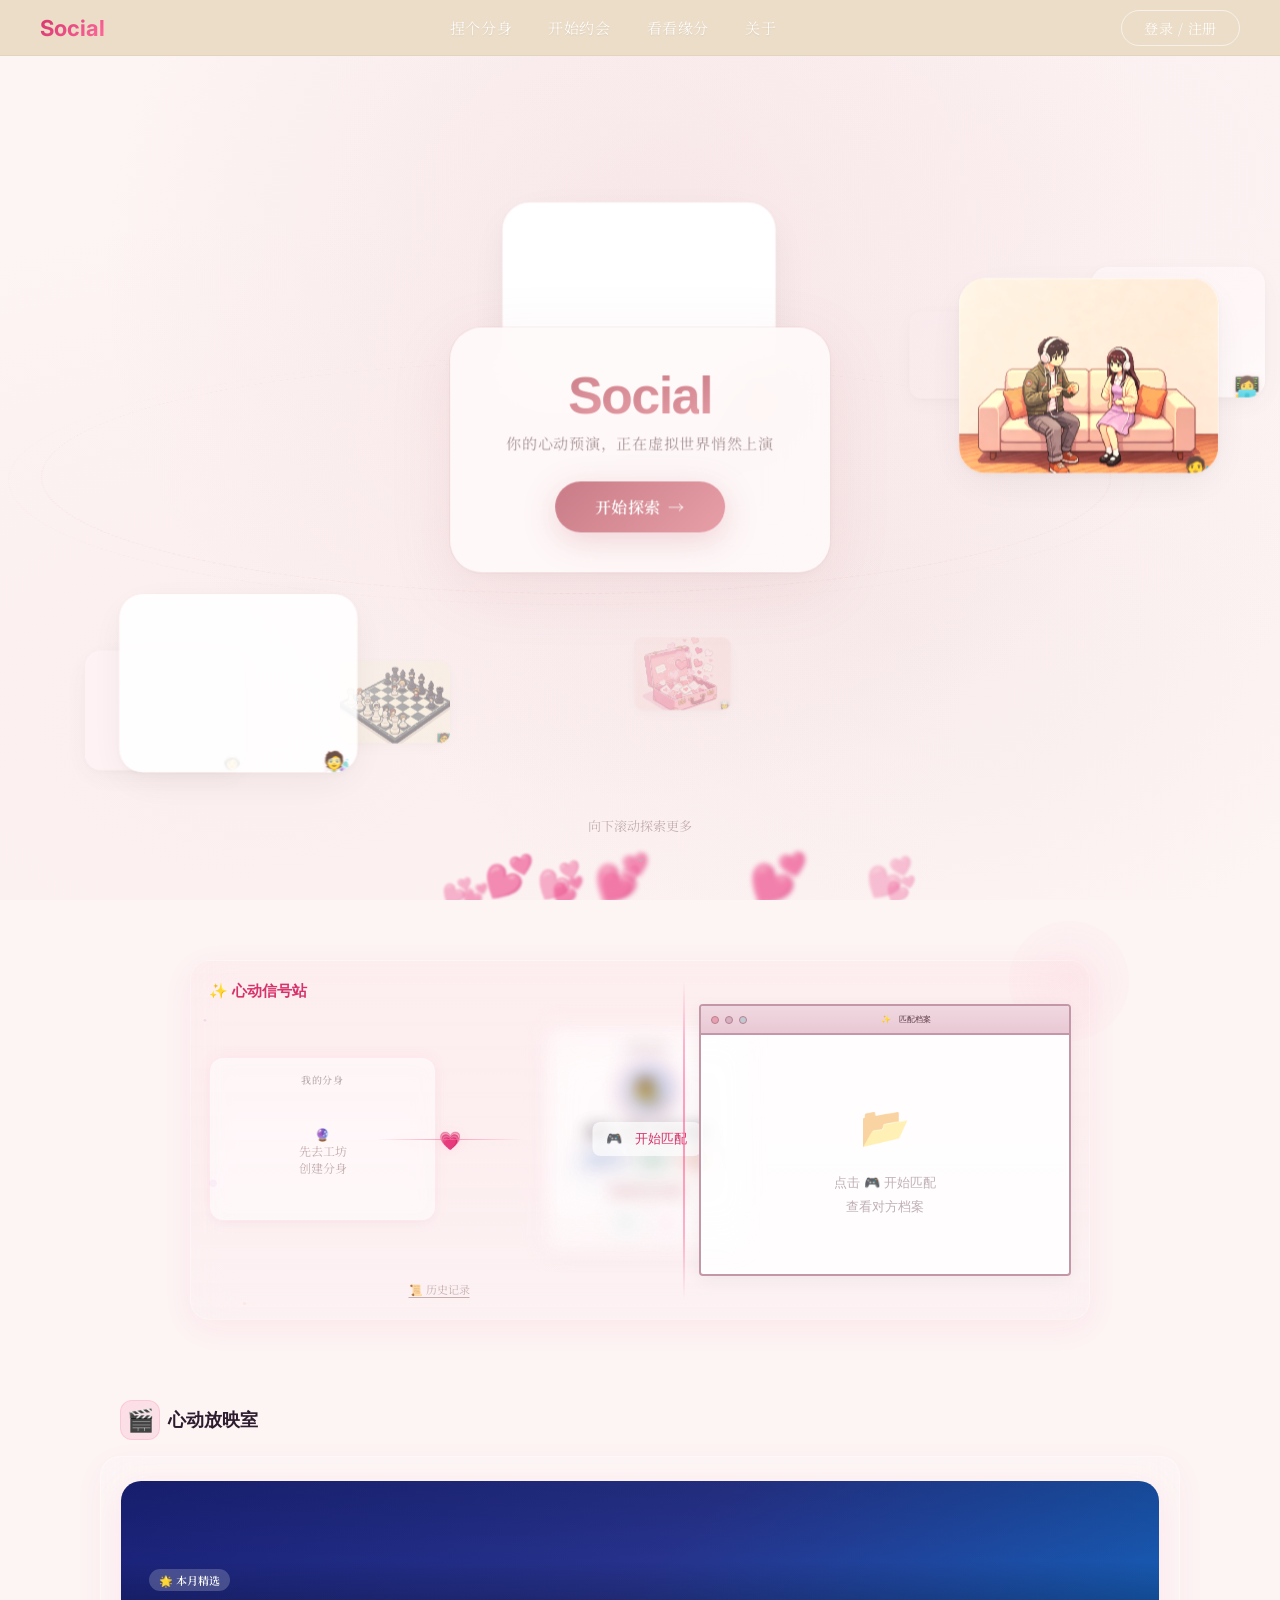
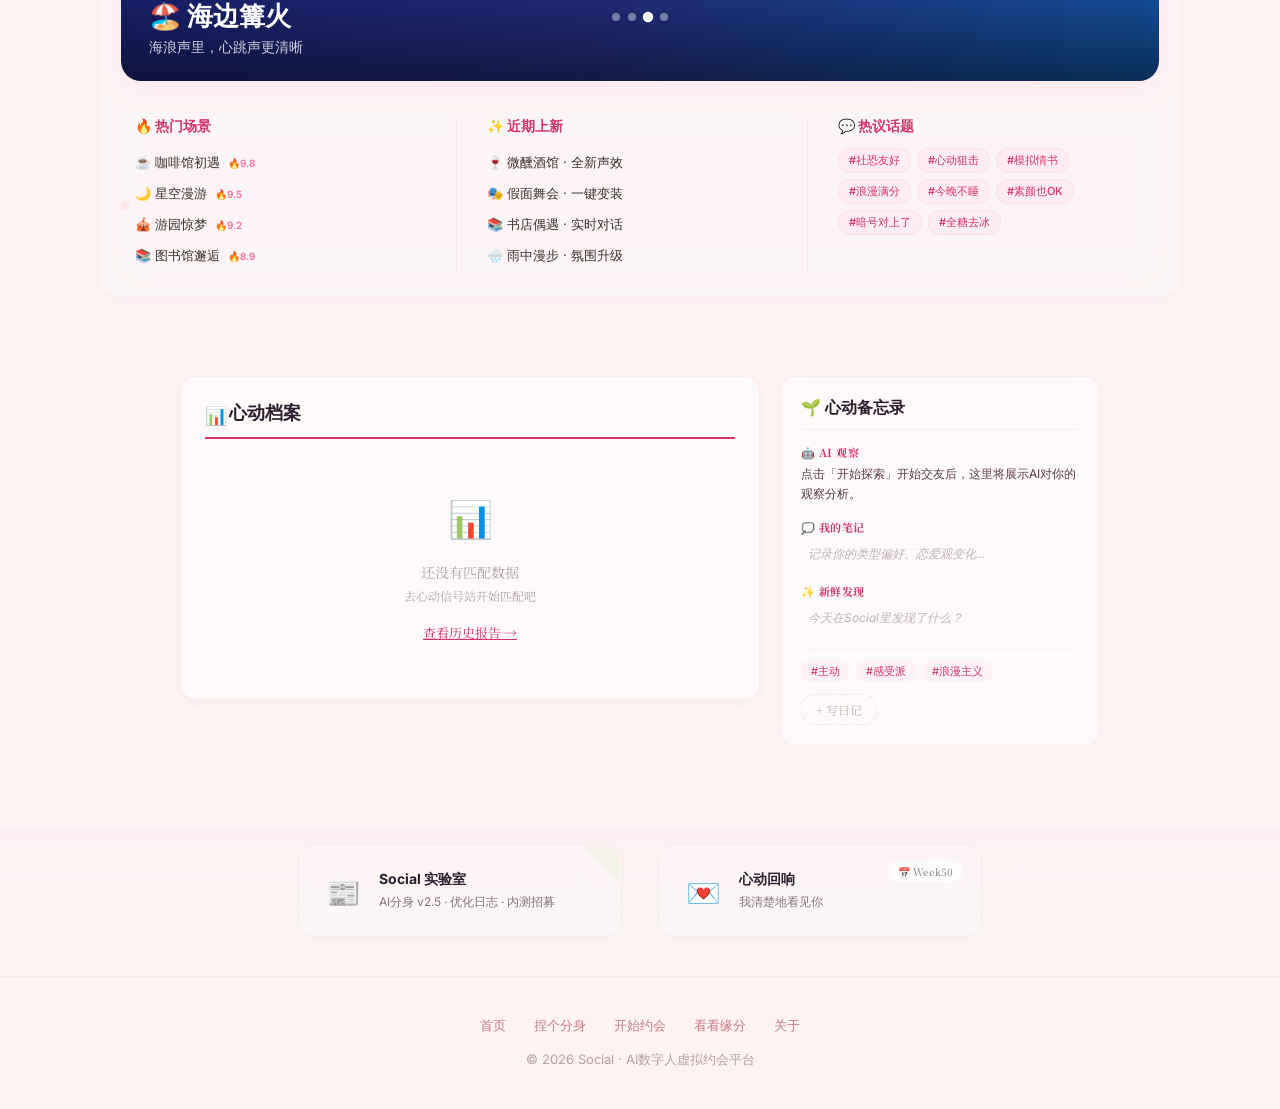
==== commit 3c60e6ea: "Update social pages" ====
--- a/Social/frontend/index.html
+++ b/Social/frontend/index.html
@@ -507,7 +507,84 @@
         }
         .z-row.row-1 { justify-content:center; }
         .z-row.row-2 { justify-content:center; }
-        .z-row.row-3 { justify-content:flex-start; }
+        .z-row.row-3 { justify-content:center; gap:20px; }
+
+        /* 匹配报告卡片 */
+        .report-card {
+            width:580px; background:rgba(255,255,255,0.55);
+            backdrop-filter:blur(10px);
+            -webkit-backdrop-filter:blur(10px);
+            border:1px solid rgba(255,100,150,0.1);
+            border-radius:16px; padding:24px;
+            box-shadow:0 0 15px rgba(255,100,150,0.04), 0 4px 14px rgba(0,0,0,0.03);
+        }
+        .report-card-title {
+            font-family:'Inter',-apple-system,sans-serif;
+            font-size:18px; font-weight:700; color:#2D1B2E;
+            margin-bottom:16px; display:flex; align-items:center; gap:8px;
+            border-bottom:2px solid #D6336C; padding-bottom:12px;
+        }
+        .report-content { font-size:14px; color:var(--text); line-height:1.8; }
+        .report-score { font-size:48px; font-weight:800; color:#D6336C; text-align:center; }
+        .report-score-label { font-size:13px; color:#a89497; text-align:center; }
+
+        /* 心动备忘录 */
+        .diary-card {
+            width:320px; background:rgba(255,255,255,0.5);
+            backdrop-filter:blur(10px);
+            -webkit-backdrop-filter:blur(10px);
+            border:1px solid rgba(255,100,150,0.1);
+            border-radius:16px; padding:20px;
+            box-shadow:0 0 15px rgba(255,100,150,0.04);
+            position:relative;
+            background-image:repeating-linear-gradient(
+                0deg, transparent, transparent 27px, rgba(201,124,135,0.06) 28px
+            );
+        }
+        .diary-header {
+            font-family:'Inter',-apple-system,sans-serif;
+            font-size:16px; font-weight:700; color:#2D1B2E;
+            margin-bottom:14px; padding-bottom:10px;
+            border-bottom:1px solid rgba(201,124,135,0.1);
+        }
+        .diary-lines { position:relative; z-index:1; }
+        .diary-section { margin-bottom:14px; }
+        .diary-label {
+            font-size:11px; font-weight:700; color:#D6336C;
+            margin-bottom:4px; text-transform:uppercase; letter-spacing:0.04em;
+        }
+        .diary-text {
+            font-size:12px; color:#5a3a46; line-height:1.7;
+            font-family:'Inter','PingFang SC',sans-serif;
+        }
+        .diary-text[contenteditable]:empty:before {
+            content:attr(placeholder); color:#c0b0b5; font-style:italic;
+        }
+        .diary-text[contenteditable] {
+            outline:none; padding:4px 6px; border-radius:6px;
+            border:1px solid transparent; transition:border-color 0.2s;
+            min-height:28px;
+        }
+        .diary-text[contenteditable]:focus {
+            border-color:rgba(201,124,135,0.15); background:rgba(255,255,255,0.6);
+        }
+        .diary-keywords { display:flex; flex-wrap:wrap; gap:6px; margin-top:14px; padding-top:12px; border-top:1px solid rgba(201,124,135,0.06); }
+        .dk-tag {
+            padding:3px 10px; border-radius:12px; font-size:11px;
+            background:rgba(255,107,157,0.06); color:#D6336C;
+            font-family:'Inter',sans-serif;
+        }
+        .diary-add-btn {
+            margin-top:12px; padding:6px 14px; border-radius:14px;
+            border:1px dashed rgba(201,124,135,0.2); background:transparent;
+            color:#c0aeb0; font-size:12px; cursor:pointer; font-family:inherit;
+        }
+        .diary-add-btn:hover { border-color:#D6336C; color:#D6336C; }
+
+        @media (max-width:960px) {
+            .z-row.row-3 { flex-direction:column; align-items:center; }
+            .report-card, .diary-card { width:100%; max-width:580px; }
+        }
 
         /* ===== 心动信号站 - 双卡布局 ===== */
         .signal-station {
@@ -1251,9 +1328,9 @@
         <a href="/" class="nav-logo">Social</a>
     </div>
     <div class="nav-center">
-        <a href="/workshop.html" class="nav-link">捏个分身</a>
-        <a href="/scene.html" class="nav-link">开始约会</a>
-        <a href="/report.html" class="nav-link">看看缘分</a>
+        <a href="workshop.html" class="nav-link">捏个分身</a>
+        <a href="javascript:void(0)" onclick="window.checkMatchAndGo ? checkMatchAndGo() : window.location.href='/scene.html'" class="nav-link">开始约会</a>
+        <a href="report.html" class="nav-link">看看缘分</a>
         <a href="#about" class="nav-link">关于</a>
     </div>
     <div class="nav-right">
@@ -1393,21 +1470,45 @@
             </div>
         </div>
 
-        <!-- Z字第三行：左 -->
-        <div class="z-row row-3">
-            <div class="pixel-card">
-                <div class="pixel-card-title">
+        <!-- Z字第三行：匹配报告 + 心动备忘录 -->
+        <div class="z-row row-3" style="gap:20px;">
+            <!-- 左侧：匹配报告 -->
+            <div class="report-card">
+                <div class="report-card-title">
                     <span class="pixel-icon">📊</span> 心动档案
                 </div>
-                <div class="pixel-card-desc">
-                    对话结束后生成详细匹配报告：四维好感度评分、兼容性雷达图、对话亮点回顾与 AI 改进建议。数据可视化一目了然。
+                <div class="report-content" id="reportContent">
+                    <!-- JS动态填充 -->
                 </div>
-                <ul class="pixel-card-features">
-                    <li>四维好感度综合评分</li>
-                    <li>对话亮点智能回顾</li>
-                    <li>PDF 报告一键导出</li>
-                </ul>
-                <a href="/report.html" class="pixel-btn">查看报告 →</a>
+            </div>
+
+            <!-- 右侧：心动备忘录 -->
+            <div class="diary-card" id="diaryCard">
+                <div class="diary-header">🌱 心动备忘录</div>
+                <div class="diary-lines">
+                    <!-- AI洞察 -->
+                    <div class="diary-section" id="aiInsight">
+                        <div class="diary-label">🤖 AI 观察</div>
+                        <div class="diary-text" id="aiInsightText">点击「开始探索」开始交友后，这里将展示AI对你的观察分析。</div>
+                    </div>
+                    <!-- 类型笔记 -->
+                    <div class="diary-section">
+                        <div class="diary-label">💭 我的笔记</div>
+                        <div class="diary-text" id="myNote" contenteditable="true" placeholder="记录你的类型偏好、恋爱观变化..." oninput="saveDiaryNote()"></div>
+                    </div>
+                    <!-- 新鲜发现 -->
+                    <div class="diary-section">
+                        <div class="diary-label">✨ 新鲜发现</div>
+                        <div class="diary-text" id="discoveryNote" contenteditable="true" placeholder="今天在Social里发现了什么？" oninput="saveDiaryNote()"></div>
+                    </div>
+                    <!-- 恋爱关键词 -->
+                    <div class="diary-keywords" id="diaryKeywords">
+                        <span class="dk-tag">#主动</span>
+                        <span class="dk-tag">#感受派</span>
+                        <span class="dk-tag">#浪漫主义</span>
+                    </div>
+                </div>
+                <button class="diary-add-btn" onclick="toggleDiaryInput()">+ 写日记</button>
             </div>
         </div>
 
@@ -1711,6 +1812,14 @@
             layers.forEach(function(l){ l.style.filter = ''; l.style.pointerEvents = ''; });
         }, 900);
 
+        // 清除右侧档案区模糊
+        var rightPanel = document.getElementById('signalRight');
+        if (rightPanel) {
+            rightPanel.style.filter = '';
+            rightPanel.style.transform = '';
+            rightPanel.style.opacity = '';
+        }
+
         // 填充右侧档案区
         populateArchive(window._currentMatch);
     };
@@ -1789,6 +1898,19 @@
         if (stack) {
             var topCard = stack.querySelector('.card-stack-layer:first-child');
             if (topCard) topCard.classList.add('swiping-left');
+        }
+        // 右侧档案区同步模糊+右移
+        var rightPanel = document.getElementById('signalRight');
+        if (rightPanel) {
+            rightPanel.style.filter = 'blur(4px)';
+            rightPanel.style.transform = 'translateX(20px)';
+            rightPanel.style.opacity = '0.5';
+            rightPanel.style.transition = 'all 0.4s ease-in-out';
+        }
+        // 重置档案区为空闲状态
+        var archiveBody = document.getElementById('archiveBody');
+        if (archiveBody) {
+            archiveBody.innerHTML = '<div class="archive-idle"><span class="archive-idle-icon">📂</span><span>点击 🎮 开始匹配<br>查看对方档案</span></div>';
         }
         setTimeout(function(){ currentIdx++; renderAll(); }, 350);
     };
@@ -2311,6 +2433,21 @@
 
 console.log('💕 Social 主页已就绪');
 
+// ===== 约会前置校验 =====
+window.checkMatchAndGo = function() {
+    var mp = null;
+    try { mp = JSON.parse(localStorage.getItem('social_match_persona')||'null'); } catch(e){}
+    if (mp && mp.name) {
+        window.location.href = '/scene.html';
+    } else {
+        var overlay = document.createElement('div');
+        overlay.style.cssText = 'position:fixed;inset:0;z-index:300;background:rgba(0,0,0,0.4);display:flex;align-items:center;justify-content:center;';
+        overlay.onclick = function(e){if(e.target===overlay)overlay.remove();};
+        overlay.innerHTML = '<div style="background:#fff;border-radius:20px;padding:32px;text-align:center;width:min(380px,90vw);box-shadow:0 16px 48px rgba(0,0,0,0.1);" onclick="event.stopPropagation()"><div style="font-size:48px;margin-bottom:12px;">💡</div><div style="font-size:15px;color:#2D1B2E;line-height:1.6;margin-bottom:20px;">先匹配一位心动的 TA 吧！<br>去心动信号站寻找你的缘分</div><button onclick="window.scrollTo({top:document.querySelector(\'.signal-station\').offsetTop-80,behavior:\'smooth\'});this.closest(\'div[style*=fixed]\').remove();" style="padding:10px 24px;border-radius:22px;background:linear-gradient(135deg,#FF6B9D,#D6336C);color:#fff;border:none;font-size:14px;font-weight:600;cursor:pointer;">去匹配 →</button></div>';
+        document.body.appendChild(overlay);
+    }
+};
+
 // ===== Hero按钮：滚动到主模块区 =====
 function scrollToModules() {
     var target = document.querySelector('.main-modules');
@@ -2318,6 +2455,81 @@
         target.scrollIntoView({ behavior:'smooth', block:'start' });
     }
 }
+
+// ===== 匹配报告动态填充 =====
+(function initReport() {
+    var el = document.getElementById('reportContent');
+    if (!el) return;
+    var matchPersona = null;
+    try { matchPersona = JSON.parse(localStorage.getItem('social_match_persona') || 'null'); } catch(e) {}
+    var myPersona = null;
+    try { myPersona = JSON.parse(localStorage.getItem('social_my_persona') || 'null'); } catch(e) {}
+
+    if (matchPersona) {
+        var score = Math.floor(78 + Math.random() * 15);
+        var matchName = matchPersona.name || 'TA';
+        el.innerHTML =
+            '<div style="display:flex;align-items:center;gap:24px;">'+
+            '<div style="text-align:center;">'+
+            '<div class="report-score">'+score+'%</div>'+
+            '<div class="report-score-label">综合匹配度</div>'+
+            '</div>'+
+            '<div style="flex:1;">'+
+            '<div style="margin-bottom:8px;">与 <b>'+matchName+'</b> 的契合度分析：</div>'+
+            '<div style="font-size:13px;color:var(--text-secondary);line-height:1.8;">'+
+            (myPersona ? '你的性格「'+(myPersona.personality||'').split('·')[0]+'」与对方的风格形成了互补。' : '')+
+            '建议尝试约会场景来进一步了解彼此。<br>'+
+            '<a href="/report.html" style="color:#D6336C;font-weight:600;">查看完整报告 →</a>'+
+            '</div></div></div>';
+
+        // 更新AI洞察
+        var insight = document.getElementById('aiInsightText');
+        if (insight && myPersona) {
+            var scenes = ['星空漫游','咖啡馆初遇','海边篝火','游园惊梦'];
+            var s = scenes[Math.floor(Math.random()*scenes.length)];
+            insight.textContent = '你最近对「'+matchName+'」产生了匹配。数据显示你们在「'+s+'」场景中可能有较高的互动火花。';
+        }
+    } else {
+        el.innerHTML = '<div style="text-align:center;padding:30px;color:#b0a0a5;">'+
+            '<div style="font-size:36px;margin-bottom:10px;">📊</div>'+
+            '<div>还没有匹配数据</div>'+
+            '<div style="font-size:12px;">去心动信号站开始匹配吧</div>'+
+            '<a href="/report.html" style="display:inline-block;margin-top:14px;color:#D6336C;font-size:13px;">查看历史报告 →</a></div>';
+    }
+})();
+
+// ===== 心动备忘录 =====
+function toggleDiaryInput() {
+    var note = document.getElementById('myNote');
+    note.focus();
+}
+function saveDiaryNote() {
+    var note = document.getElementById('myNote').innerText;
+    var discovery = document.getElementById('discoveryNote').innerText;
+    localStorage.setItem('social_diary', JSON.stringify({note:note, discovery:discovery, time:Date.now()}));
+    updateDiaryKeywords();
+}
+
+function updateDiaryKeywords() {
+    var text = (document.getElementById('myNote').innerText + ' ' + document.getElementById('discoveryNote').innerText).toLowerCase();
+    var allTags = ['#主动','#感受派','#浪漫主义','#安静','#冒险','#社恐','#好奇','#文艺','#理性','#感性','#慢热','#直球'];
+    var matched = allTags.filter(function(t){ return text.indexOf(t.replace('#','')) >= 0; });
+    if (matched.length === 0) matched = ['#主动','#感受派','#浪漫主义'];
+    var kw = document.getElementById('diaryKeywords');
+    if (kw) kw.innerHTML = matched.map(function(t){ return '<span class="dk-tag">'+t+'</span>'; }).join('');
+}
+
+// 恢复日记
+(function initDiary() {
+    var raw = localStorage.getItem('social_diary');
+    if (!raw) return;
+    try {
+        var d = JSON.parse(raw);
+        if (d.note) document.getElementById('myNote').innerText = d.note;
+        if (d.discovery) document.getElementById('discoveryNote').innerText = d.discovery;
+        updateDiaryKeywords();
+    } catch(e) {}
+})();
 
 // ===== 逐字渐变打字动画 =====
 function typeText(el, text) {
